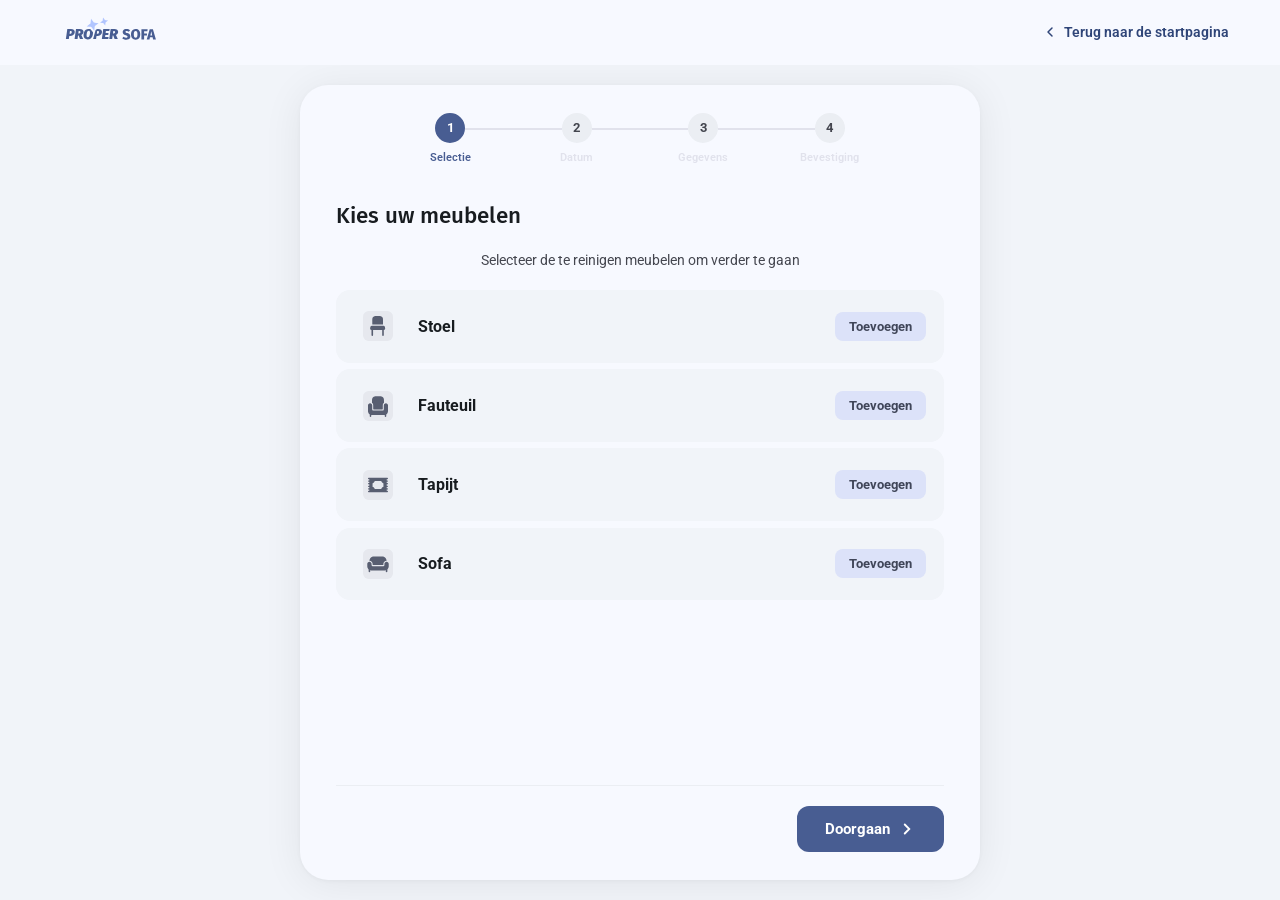
==== booking-nl.html @ 30de7c8e "Remove history.replaceState calls that caused 404 on page refresh Co-Authored-By: Claude Sonnet 4.6 " ====
<!DOCTYPE html>
<html lang="nl">
<head>
  <meta charset="UTF-8" />
  <meta name="viewport" content="width=device-width, initial-scale=1.0" />
  <title>Reserveren – Proper Sofa</title>
  <meta name="description" content="Reserveer uw meubelreiniging online in minder dan 2 minuten. Selecteer uw meubelen, kies een tijdslot en bevestig. Gratis offerte binnen 24u.">
  <link rel="canonical" href="https://propersofa.be/nl/reserveren">
  <meta property="og:type"        content="website">
  <meta property="og:url"         content="https://propersofa.be/nl/reserveren">
  <meta property="og:title"       content="Reserveren – Proper Sofa">
  <meta property="og:description" content="Reserveer uw meubelreiniging online. Selecteer uw meubelen, kies een tijdslot en bevestig in minder dan 2 minuten.">
  <meta name="twitter:card"       content="summary_large_image">
  <meta name="robots" content="noindex,follow">
  <meta property="og:locale"           content="nl_BE">
  <meta property="og:locale:alternate" content="fr_BE">
  <link rel="alternate" hreflang="nl"       href="https://propersofa.be/booking-nl.html">
  <link rel="alternate" hreflang="fr"       href="https://propersofa.be/booking.html">
  <link rel="alternate" hreflang="x-default" href="https://propersofa.be/booking.html">
  <link rel="preconnect" href="https://fonts.googleapis.com">
  <link rel="preconnect" href="https://fonts.gstatic.com" crossorigin>
  <link href="https://fonts.googleapis.com/css2?family=Fira+Sans:ital,wght@0,500;0,600;0,700;1,700&family=Roboto:wght@400;500;600;700;800;900&display=swap" rel="stylesheet">
  <style>
    *, *::before, *::after { box-sizing: border-box; margin: 0; padding: 0; }
    .sr-only { position: absolute; width: 1px; height: 1px; padding: 0; margin: -1px; overflow: hidden; clip: rect(0,0,0,0); white-space: nowrap; border: 0; }

    :root {
      --surface:                #f7f9ff;
      --surface-variant:        #e1e2ec;
      --surface-container-low:  #f1f4f9;
      --surface-container:      #ebeef3;
      --surface-container-high: #e6e8ee;
      --on-surface:             #181c20;
      --on-surface-variant:     #44464f;
      --primary:                #485d92;
      --on-primary:             #ffffff;
      --primary-container:      #dae2ff;
      --on-primary-container:   #2f4578;
      --secondary:              #585e71;
      --secondary-container:    #dce2f9;
      --on-secondary-container: #404659;
    }

    html { scroll-behavior: smooth; }

    body {
      font-family: 'Roboto', system-ui, sans-serif;
      background: var(--surface-container-low);
      color: var(--on-surface);
      line-height: 1.6;
    }

    /* ── NAV ─────────────────────────────────────── */
    nav {
      position: fixed;
      top: 0; left: 0; right: 0;
      z-index: 100;
      height: 65px;
      display: flex;
      align-items: center;
      padding: 0 clamp(1rem, 4vw, 5rem);
      background: rgba(247, 249, 255, 0.95);
      backdrop-filter: blur(12px);
      -webkit-backdrop-filter: blur(12px);
    }

    .nav-logo { flex: 1; display: flex; align-items: center; text-decoration: none; }
    .nav-logo img { height: 44px; width: auto; }

    .nav-right {
      flex: 1;
      display: flex;
      align-items: center;
      justify-content: flex-end;
    }

    .nav-back {
      display: inline-flex;
      align-items: center;
      gap: 6px;
      color: var(--on-primary-container);
      font-size: .875rem;
      font-weight: 600;
      text-decoration: none;
      transition: opacity .2s;
    }
    .nav-back:hover { opacity: .65; }
    .nav-back svg { width: 16px; height: 16px; }

    :focus-visible { outline: 2px solid var(--primary); outline-offset: 3px; border-radius: 4px; }

    /* ── PAGE LAYOUT ─────────────────────────────── */
    .booking-page {
      height: calc(100dvh - 65px);
      margin-top: 65px;
      display: flex;
      flex-direction: column;
      align-items: center;
      padding: 1.25rem 1rem;
      overflow-y: auto;
    }

    .booking-card {
      width: 100%;
      max-width: 680px;
      flex: 1;
      min-height: 0;
      background: var(--surface);
      border-radius: 28px;
      padding: 1.75rem 2.25rem;
      box-shadow: 0 4px 40px rgba(0,0,0,.07), 0 1px 4px rgba(0,0,0,.04);
      display: flex;
      flex-direction: column;
      overflow: hidden;
    }

    /* ── PROGRESS ────────────────────────────────── */
    .progress-steps {
      display: flex;
      align-items: flex-start;
      margin-bottom: 1.25rem;
      position: relative;
      flex-shrink: 0;
    }

    .prog-step {
      display: flex;
      flex-direction: column;
      align-items: center;
      gap: 6px;
      flex: 1;
      position: relative;
      z-index: 1;
    }

    /* Ligne gauche : du bord gauche du step jusqu'au bord gauche du cercle */
    .prog-step:not(:first-child)::before {
      content: '';
      position: absolute;
      top: 15px;
      left: 0;
      right: calc(50% + 15px);
      height: 2px;
      background: var(--surface-variant);
      z-index: 0;
    }

    /* Ligne droite : du bord droit du cercle jusqu'au bord droit du step */
    .prog-step:not(:last-child)::after {
      content: '';
      position: absolute;
      top: 15px;
      left: calc(50% + 15px);
      right: 0;
      height: 2px;
      background: var(--surface-variant);
      z-index: 0;
    }

    .prog-circle {
      width: 30px; height: 30px;
      border-radius: 50%;
      background: var(--surface-container);
      color: var(--on-surface-variant);
      display: flex;
      align-items: center; justify-content: center;
      font-weight: 700;
      font-size: .8rem;
      transition: background .3s, color .3s;
      border: 2px solid var(--surface-container);
    }

    .prog-step.active .prog-circle {
      background: var(--primary);
      color: var(--on-primary);
      border-color: var(--primary);
    }

    .prog-step.done .prog-circle {
      background: var(--primary);
      color: var(--on-primary);
      border-color: var(--primary);
    }

    .prog-label {
      font-size: .7rem;
      font-weight: 600;
      color: var(--surface-variant);
      text-align: center;
      white-space: nowrap;
      transition: color .3s;
    }

    .prog-step.active .prog-label,
    .prog-step.done .prog-label { color: var(--primary); }

    /* ── STEP PANELS ─────────────────────────────── */
    .step-panel { display: none; }
    .step-panel.active { display: block; }

    .step-title {
      font-family: 'Fira Sans', sans-serif;
      font-weight: 500;
      font-size: 1.4rem;
      outline: none;
      color: var(--on-surface);
      margin-bottom: 1rem;
    }

    /* ── STEP 1 – CART ───────────────────────────── */
    .cart-item {
      display: flex;
      align-items: center;
      gap: 1rem;
      padding: 1rem;
      background: var(--surface-container-low);
      border: 2px solid transparent;
      border-radius: 14px;
      margin-bottom: .75rem;
      transition: background .2s, border-color .2s;
    }
    .cart-item-selected {
      background: var(--primary-container);
      border-color: var(--primary);
    }

    .cart-item-icon {
      width: 48px; height: 48px;
      border-radius: 10px;
      display: grid;
      place-items: center;
      flex-shrink: 0;
      overflow: hidden;
    }

    .cart-item-icon img {
      width: 30px; height: 30px;
      opacity: 1;
    }


    .cart-item-name {
      font-weight: 700;
      font-size: 1rem;
      flex: 1;
    }

    .cart-item-qty {
      display: flex;
      align-items: center;
      gap: 2px;
      background: #fff;
      border-radius: 10px;
      padding: 3px;
    }

    .qty-btn {
      background: none;
      border: none;
      cursor: pointer;
      width: 34px; height: 34px;
      border-radius: 7px;
      font-size: 1.2rem;
      font-weight: 700;
      color: var(--on-surface-variant);
      display: flex;
      align-items: center; justify-content: center;
      transition: background .15s;
    }
    .qty-btn:hover { background: rgba(0,0,0,.08); }

    .qty-count {
      min-width: 28px;
      text-align: center;
      font-weight: 800;
      font-size: 1rem;
    }

    .cart-item-price {
      font-weight: 700;
      font-size: 1rem;
      color: var(--on-surface-variant);
      min-width: 44px;
      text-align: right;
    }


    .picker-hint {
      font-size: .85rem;
      color: var(--on-surface-variant);
      margin-bottom: .75rem;
      text-align: center;
    }

    .cart-item-add {
      background: var(--secondary-container);
      color: var(--on-secondary-container);
      border: none;
      border-radius: 8px;
      font-weight: 700;
      font-size: .82rem;
      font-family: 'Roboto', sans-serif;
      padding: 7px 14px;
      cursor: pointer;
      white-space: nowrap;
      transition: opacity .2s, transform .15s;
      flex-shrink: 0;
    }
    .cart-item-add:hover  { opacity: .8; }
    .cart-item-add:active { transform: scale(.93); }

    .cart-item-unselected { opacity: 1; }

    /* ── STEP 2 – CALENDAR ───────────────────────── */
    .cal-nav {
      display: flex;
      align-items: center;
      justify-content: space-between;
      margin-bottom: .5rem;
    }

    .cal-nav-btn {
      background: var(--surface-container);
      border: none;
      cursor: pointer;
      width: 30px; height: 30px;
      border-radius: 7px;
      display: flex;
      align-items: center; justify-content: center;
      color: var(--on-surface);
      transition: background .15s;
    }
    .cal-nav-btn:hover:not(:disabled) { background: var(--surface-variant); }
    .cal-nav-btn:disabled { opacity: .35; cursor: default; }

    .cal-title {
      font-family: 'Fira Sans', sans-serif;
      font-weight: 600;
      font-size: .95rem;
    }

    .cal-grid {
      display: grid;
      grid-template-columns: repeat(7, 1fr);
      gap: 2px;
    }

    .cal-dow {
      text-align: center;
      font-size: .65rem;
      font-weight: 700;
      color: var(--on-surface-variant);
      padding: 2px 0 5px;
      text-transform: uppercase;
      letter-spacing: .04em;
    }

    .cal-day {
      height: 34px;
      border: none;
      background: none;
      cursor: pointer;
      border-radius: 6px;
      font-size: .82rem;
      font-weight: 500;
      color: var(--on-surface);
      display: flex;
      align-items: center; justify-content: center;
      transition: background .12s, color .12s;
    }
    .cal-day:hover:not(:disabled) { background: var(--surface-container); }
    .cal-day.today { font-weight: 900; color: var(--primary); }
    .cal-day.selected { background: var(--primary) !important; color: var(--on-primary) !important; border-radius: 6px; }
    .cal-day:disabled { color: var(--surface-variant); cursor: default; }
    .cal-empty { height: 34px; }

    .selected-date-display {
      margin-top: .5rem;
      padding: .5rem .875rem;
      background: var(--primary-container);
      border-radius: 10px;
      font-weight: 600;
      font-size: .875rem;
      color: var(--on-primary-container);
      display: none;
    }
    .selected-date-display.visible { display: block; }

    .slots-label {
      font-size: .7rem;
      font-weight: 700;
      text-transform: uppercase;
      letter-spacing: .06em;
      color: var(--on-surface-variant);
      margin: .875rem 0 .5rem;
    }

    .slots {
      display: grid;
      grid-template-columns: repeat(2, 1fr);
      gap: .5rem;
    }

    .slot-btn {
      border: 2px solid var(--surface-container);
      background: var(--surface-container-low);
      border-radius: 10px;
      padding: .6rem .5rem;
      font-weight: 700;
      font-size: .875rem;
      font-family: 'Roboto', sans-serif;
      color: var(--on-surface-variant);
      cursor: pointer;
      transition: border-color .15s, color .15s, background .15s;
      text-align: center;
    }
    .slot-btn:hover:not(.booked) { border-color: var(--primary); color: var(--primary); }
    .slot-btn.selected {
      border-color: var(--primary);
      background: var(--primary-container);
      color: var(--on-primary-container);
    }
    .slot-btn.booked {
      opacity: .45;
      cursor: not-allowed;
      pointer-events: none;
      border-style: dashed;
    }
    .slot-btn.booked::after {
      content: 'Gereserveerd';
      display: block;
      font-size: .68rem;
      font-weight: 500;
      margin-top: 2px;
      letter-spacing: .03em;
    }

    /* ── STEP 3 – FORM ───────────────────────────── */
    .form-row {
      display: grid;
      grid-template-columns: 1fr 1fr;
      gap: 1rem;
    }

    .form-group {
      display: flex;
      flex-direction: column;
      gap: .35rem;
      margin-bottom: .875rem;
    }

    .form-label {
      font-size: .75rem;
      font-weight: 700;
      text-transform: uppercase;
      letter-spacing: .06em;
      color: var(--on-surface-variant);
    }

    .form-input,
    .form-textarea {
      border: 2px solid var(--surface-container);
      border-radius: 10px;
      padding: .75rem 1rem;
      font-size: 1rem;
      font-family: 'Roboto', sans-serif;
      color: var(--on-surface);
      background: var(--surface-container-low);
      transition: border-color .15s;
      outline: none;
      width: 100%;
    }

    .form-input:focus,
    .form-textarea:focus { border-color: var(--primary); }

    .form-input.invalid,
    .form-textarea.invalid { border-color: #c62828; }

    .form-textarea { resize: vertical; min-height: 80px; }

    /* ── STEP 4 – SUMMARY ────────────────────────── */
    .summary-block {
      background: var(--surface-container-low);
      border-radius: 16px;
      padding: 1.25rem;
      margin-bottom: 1rem;
    }

    .summary-block-title {
      font-size: .72rem;
      font-weight: 700;
      text-transform: uppercase;
      letter-spacing: .07em;
      color: var(--on-surface-variant);
      margin-bottom: .875rem;
    }

    .summary-item {
      display: flex;
      justify-content: space-between;
      align-items: center;
      padding: .4rem 0;
      border-bottom: 1px solid var(--surface-container);
      font-size: .95rem;
    }
    .summary-item:last-child { border-bottom: none; }
    .summary-item-name { font-weight: 500; }
    .summary-item-price { font-weight: 700; color: var(--on-surface-variant); }

    .summary-total {
      display: flex;
      justify-content: space-between;
      align-items: center;
      padding: 1rem 1.25rem;
      background: var(--primary-container);
      border-radius: 14px;
      margin-bottom: 1rem;
    }
    .summary-total-label { font-weight: 700; color: var(--on-primary-container); font-size: 1rem; }
    .summary-total-amount { font-weight: 800; font-size: 1.6rem; color: var(--on-primary-container); }

    .summary-row {
      display: flex;
      gap: .75rem;
      padding: .35rem 0;
      font-size: .95rem;
    }
    .summary-row-label {
      font-weight: 700;
      color: var(--on-surface-variant);
      min-width: 100px;
      flex-shrink: 0;
    }

    /* ── SUCCESS ─────────────────────────────────── */
    .success-panel {
      display: flex;
      flex-direction: column;
      align-items: center;
      padding: 1.5rem 1rem 2rem;
    }

    @keyframes pop-in {
      0%   { transform: scale(.5); opacity: 0; }
      70%  { transform: scale(1.1); }
      100% { transform: scale(1); opacity: 1; }
    }

    .success-icon {
      width: 80px; height: 80px;
      background: var(--primary-container);
      border-radius: 50%;
      display: flex;
      align-items: center; justify-content: center;
      margin: 0 auto 1.5rem;
      animation: pop-in .5s cubic-bezier(.36,.07,.19,.97) both;
    }
    .success-icon svg { width: 40px; height: 40px; stroke: var(--primary); }

    .success-title {
      font-family: 'Fira Sans', sans-serif;
      font-size: 1.75rem;
      font-weight: 600;
      margin-bottom: .875rem;
    }

    .success-body {
      color: var(--on-surface-variant);
      font-size: 1rem;
      max-width: 420px;
      margin: 0 auto 1.25rem;
      line-height: 1.65;
    }

    .success-body strong { color: var(--on-surface); }

    .success-ref {
      display: inline-block;
      background: var(--surface-container);
      border-radius: 8px;
      padding: .5rem 1.25rem;
      font-weight: 700;
      font-size: .95rem;
      color: var(--primary);
      letter-spacing: .07em;
      margin-bottom: 2rem;
    }

    .btn-home {
      display: inline-flex;
      align-items: center;
      gap: 8px;
      background: var(--primary);
      color: var(--on-primary);
      padding: 12px 24px;
      border-radius: 14px;
      font-size: 1rem;
      font-weight: 700;
      text-decoration: none;
      transition: opacity .2s;
    }
    .btn-home:hover { opacity: .85; }

    /* ── NAV BUTTONS ─────────────────────────────── */
    .step-nav {
      display: flex;
      align-items: center;
      justify-content: space-between;
      margin-top: 0;
      padding-top: 1.25rem;
      border-top: 1px solid var(--surface-container);
      flex-shrink: 0;
    }

    .step-nav-left {
      display: flex;
      align-items: center;
    }

    .step-total {
      display: none;
      flex-direction: column;
      line-height: 1.15;
    }
    .step-total-label {
      font-size: .7rem;
      font-weight: 700;
      color: var(--on-surface-variant);
      text-transform: uppercase;
      letter-spacing: .06em;
    }
    .step-total-amount {
      font-family: 'Fira Sans', sans-serif;
      font-weight: 700;
      font-size: 1.5rem;
      color: var(--on-surface);
    }

    .btn-prev {
      background: none;
      border: 2px solid var(--surface-container);
      color: var(--on-surface-variant);
      padding: .75rem 1.5rem;
      border-radius: 12px;
      font-size: .95rem;
      font-weight: 600;
      font-family: 'Roboto', sans-serif;
      cursor: pointer;
      transition: border-color .15s, color .15s;
      display: flex;
      align-items: center;
      gap: 6px;
    }
    .btn-prev:hover { border-color: var(--on-surface-variant); color: var(--on-surface); }

    .btn-next {
      background: var(--primary);
      color: var(--on-primary);
      border: none;
      padding: .875rem 1.75rem;
      border-radius: 12px;
      font-size: .95rem;
      font-weight: 700;
      font-family: 'Roboto', sans-serif;
      cursor: pointer;
      display: flex;
      align-items: center;
      gap: 8px;
      transition: opacity .2s;
    }
    .btn-next:hover { opacity: .85; }
    .btn-next svg { width: 18px; height: 18px; flex-shrink: 0; }

    /* ── ERROR ───────────────────────────────────── */
    .error-msg {
      background: #ffebee;
      color: #c62828;
      border-radius: 10px;
      padding: .75rem 1rem;
      font-size: .9rem;
      font-weight: 600;
      margin-bottom: .75rem;
      display: none;
      flex-shrink: 0;
    }
    .error-msg.visible { display: block; }

    /* ── STEPS SCROLL ────────────────────────────── */
    .steps-scroll {
      flex: 1;
      min-height: 0;
      overflow-y: auto;
      padding-bottom: 1.25rem;
      scrollbar-width: thin;
      scrollbar-color: var(--surface-variant) transparent;
      margin-right: -1rem;
      padding-right: 1rem;
    }
    .steps-scroll::-webkit-scrollbar { width: 8px; }
    .steps-scroll::-webkit-scrollbar-track { background: transparent; margin: 25% 0; }
    .steps-scroll::-webkit-scrollbar-thumb { background: var(--surface-variant); border-radius: 4px; }

    /* ── STEP 1 – no scroll, compact items ───────── */
    .steps-scroll.no-scroll { overflow: hidden; padding-bottom: 0; }

    #cart-items.picker-mode { display: flex; flex-direction: column; gap: .4rem; }
    #cart-items.picker-mode .cart-item {
      padding: .65rem 1rem;
      margin-bottom: 0;
    }

    /* ── RESPONSIVE ──────────────────────────────── */
    @media (max-width: 600px) {
      .booking-page { padding: .75rem .5rem; }
      .booking-card { padding: 1.25rem 1rem; border-radius: 20px; }
      .form-row { grid-template-columns: 1fr; }
      .prog-label { font-size: .6rem; }
    }
  </style>
</head>
<body>

<!-- NAV -->
<nav aria-label="Hoofdnavigatie">
  <a href="/index-nl.html" class="nav-logo" aria-label="Proper Sofa – Startpagina">
    <img src="asset/LOGO.svg" alt="Proper Sofa" height="44">
  </a>

  <div class="nav-right">
    <a href="/index-nl.html" class="nav-back" aria-label="Terug naar de startpagina">
      <svg viewBox="0 0 24 24" fill="none" stroke="currentColor" stroke-width="2.2" stroke-linecap="round" stroke-linejoin="round" aria-hidden="true">
        <polyline points="15 18 9 12 15 6"/>
      </svg>
      Terug naar de startpagina
    </a>
  </div>
</nav>

<!-- BOOKING PAGE -->
<main id="main-content">
<h1 class="sr-only">Meubelreiniging reserveren – Proper Sofa</h1>
<div class="booking-page">
  <div class="booking-card">

    <!-- Progress indicator -->
    <nav class="progress-steps" id="progress-steps" aria-label="Reserveringsstappen">
      <div class="prog-step active" data-step="1" aria-current="step">
        <div class="prog-circle" aria-hidden="true">1</div>
        <span class="prog-label">Selectie</span>
      </div>
      <div class="prog-step" data-step="2">
        <div class="prog-circle" aria-hidden="true">2</div>
        <span class="prog-label">Datum</span>
      </div>
      <div class="prog-step" data-step="3">
        <div class="prog-circle" aria-hidden="true">3</div>
        <span class="prog-label">Gegevens</span>
      </div>
      <div class="prog-step" data-step="4">
        <div class="prog-circle" aria-hidden="true">4</div>
        <span class="prog-label">Bevestiging</span>
      </div>
    </nav>

    <!-- Error message -->
    <div class="error-msg" id="error-msg" role="alert" aria-live="assertive"></div>

    <!-- Scrollable step content -->
    <div class="steps-scroll" id="steps-scroll">

    <!-- Step 1: Cart -->
    <div class="step-panel active" id="panel-1" role="region" aria-labelledby="step-title-1">
      <h2 class="step-title" id="step-title-1">Kies uw meubelen</h2>
      <div id="cart-items"></div>
    </div>

    <!-- Step 2: Date & slot -->
    <div class="step-panel" id="panel-2" role="region" aria-labelledby="step-title-2">
      <h2 class="step-title" id="step-title-2">Kies een datum</h2>

      <div class="cal-nav">
        <button class="cal-nav-btn" id="cal-prev" onclick="prevMonth()" aria-label="Vorige maand">
          <svg width="18" height="18" viewBox="0 0 24 24" fill="none" stroke="currentColor" stroke-width="2.2" stroke-linecap="round"><polyline points="15 18 9 12 15 6"/></svg>
        </button>
        <span class="cal-title" id="cal-title"></span>
        <button class="cal-nav-btn" onclick="nextMonth()" aria-label="Volgende maand">
          <svg width="18" height="18" viewBox="0 0 24 24" fill="none" stroke="currentColor" stroke-width="2.2" stroke-linecap="round"><polyline points="9 18 15 12 9 6"/></svg>
        </button>
      </div>

      <div class="cal-grid" id="cal-grid"></div>

      <div class="selected-date-display" id="date-display"></div>

      <p class="slots-label" id="slots-label">Kies een tijdslot</p>
      <div class="slots" role="group" aria-labelledby="slots-label">
        <button class="slot-btn" data-slot="8h – 10h"   onclick="selectSlot(this)" aria-pressed="false">8h – 10h</button>
        <button class="slot-btn" data-slot="10h – 12h"  onclick="selectSlot(this)" aria-pressed="false">10h – 12h</button>
        <button class="slot-btn" data-slot="14h – 16h"  onclick="selectSlot(this)" aria-pressed="false">14h – 16h</button>
        <button class="slot-btn" data-slot="16h – 18h"  onclick="selectSlot(this)" aria-pressed="false">16h – 18h</button>
      </div>
    </div>

    <!-- Step 3: Contact form -->
    <div class="step-panel" id="panel-3" role="region" aria-labelledby="step-title-3">
      <h2 class="step-title" id="step-title-3">Uw gegevens</h2>

      <form id="contact-form" novalidate>
        <div class="form-row">
          <div class="form-group">
            <label class="form-label" for="f-prenom">Voornaam *</label>
            <input class="form-input" type="text" id="f-prenom" name="prenom" required autocomplete="given-name">
          </div>
          <div class="form-group">
            <label class="form-label" for="f-nom">Naam *</label>
            <input class="form-input" type="text" id="f-nom" name="nom" required autocomplete="family-name">
          </div>
        </div>

        <div class="form-group">
          <label class="form-label" for="f-email">E-mail *</label>
          <input class="form-input" type="email" id="f-email" name="email" required autocomplete="email">
        </div>

        <div class="form-group">
          <label class="form-label" for="f-tel">Telefoon *</label>
          <input class="form-input" type="tel" id="f-tel" name="tel" required autocomplete="tel" placeholder="+32 …">
        </div>

        <div class="form-group">
          <label class="form-label" for="f-adresse">Adres *</label>
          <input class="form-input" type="text" id="f-adresse" name="adresse" required autocomplete="street-address" placeholder="Straat en nummer">
        </div>

        <div class="form-row">
          <div class="form-group">
            <label class="form-label" for="f-cp">Postcode *</label>
            <input class="form-input" type="text" id="f-cp" name="cp" required autocomplete="postal-code">
          </div>
          <div class="form-group">
            <label class="form-label" for="f-ville">Stad *</label>
            <input class="form-input" type="text" id="f-ville" name="ville" required autocomplete="address-level2">
          </div>
        </div>

        <div class="form-group">
          <label class="form-label" for="f-note">Extra informatie <span class="sr-only">(optioneel)</span><span aria-hidden="true"> (optioneel)</span></label>
          <textarea class="form-textarea" id="f-note" name="note" placeholder="Toegang woning, type stof, bijzondere vlekken…" aria-describedby="f-note-hint"></textarea>
          <span id="f-note-hint" class="sr-only">Dit veld is optioneel.</span>
        </div>
      </form>
    </div>

    <!-- Step 4: Summary -->
    <div class="step-panel" id="panel-4" role="region" aria-labelledby="step-title-4">
      <h2 class="step-title" id="step-title-4">Bevestig uw reservering</h2>
      <div id="summary-content"></div>
    </div>

    <!-- Success -->
    <div class="step-panel" id="panel-success">
      <div class="success-panel">
        <div class="success-icon">
          <svg viewBox="0 0 24 24" fill="none" stroke="currentColor" stroke-width="2.5" stroke-linecap="round" stroke-linejoin="round">
            <polyline points="20 6 9 17 4 12"/>
          </svg>
        </div>
        <h2 class="success-title">Reservering bevestigd!</h2>
        <p class="success-body">Bedankt <strong id="success-name"></strong>, uw aanvraag is geregistreerd. Wij bevestigen de afspraak op <strong id="success-email"></strong> zo spoedig mogelijk.</p>
        <div class="success-ref" id="success-ref"></div>
        <a href="/index-nl.html" class="btn-home">
          <svg viewBox="0 0 24 24" fill="none" stroke="currentColor" stroke-width="2.2" stroke-linecap="round" stroke-linejoin="round" width="18" height="18">
            <polyline points="15 18 9 12 15 6"/>
          </svg>
          Terug naar de startpagina
        </a>
      </div>
    </div>

    </div><!-- /.steps-scroll -->

    <!-- Navigation buttons -->
    <div class="step-nav" id="step-nav">
      <div class="step-nav-left">
        <button class="btn-prev" id="btn-prev" onclick="goPrev()">
          <svg viewBox="0 0 24 24" fill="none" stroke="currentColor" stroke-width="2.2" stroke-linecap="round" width="16" height="16"><polyline points="15 18 9 12 15 6"/></svg>
          Terug
        </button>
        <div class="step-total" id="step-total">
          <span class="step-total-label">Geschatte totaal</span>
          <span class="step-total-amount" id="total-amount">0€</span>
        </div>
      </div>
      <button class="btn-next" id="btn-next" onclick="goNext()">
        Doorgaan
        <svg viewBox="0 0 24 24" fill="none" stroke="currentColor" stroke-width="2.5" stroke-linecap="round"><polyline points="9 18 15 12 9 6"/></svg>
      </button>
    </div>

  </div><!-- /.booking-card -->
</div><!-- /.booking-page -->
</main>

<script>
'use strict';

/* ── Config ─────────────────────────────────────────── */
var ITEMS = {
  chaise:   { label: 'Stoel',    price: 15, icon: 'asset/Chaise.svg',   iconSel: 'asset/Chaise-selected.svg' },
  fauteuil: { label: 'Fauteuil', price: 25, icon: 'asset/Fauteuil.svg', iconSel: 'asset/Fauteuil-selected.svg' },
  tapis:    { label: 'Tapijt',   price: 40, icon: 'asset/Tapis.svg',    iconSel: 'asset/Tapis-selected.svg' },
  canape:   { label: 'Sofa',     price: 50, icon: 'asset/Canapé.svg',   iconSel: 'asset/Canapé-selected.svg' }
};

var ITEM_KEYS    = ['chaise', 'fauteuil', 'tapis', 'canape'];
var MONTH_NAMES  = ['Januari','Februari','Maart','April','Mei','Juni','Juli','Augustus','September','Oktober','November','December'];
var DOW_NAMES    = ['Ma','Di','Wo','Do','Vr','Za','Zo'];
var DOW_LONG     = ['Zondag','Maandag','Dinsdag','Woensdag','Donderdag','Vrijdag','Zaterdag'];

/* ── State ──────────────────────────────────────────── */
var step          = 1;
var cart          = {};
var selectedOrder = [];
var calYear, calMonth;
var selectedDate = null;
var selectedSlot = null;
var contactData  = {};

var today = new Date();
today.setHours(0, 0, 0, 0);


/* ── Init ───────────────────────────────────────────── */
function init() {
  loadCart();
  renderCartItems();
  renderCalendar(today.getFullYear(), today.getMonth());
  showStep();
}

/* ── Cart ───────────────────────────────────────────── */
function loadCart() {
  var saved = {};
  try {
    var cartStr = new URLSearchParams(window.location.search).get('cart');
    saved = JSON.parse(cartStr || localStorage.getItem('ps-cart') || '{}');
  } catch(e) {}
  ITEM_KEYS.forEach(function (k) {
    cart[k] = Math.max(0, parseInt(saved[k] || 0, 10));
  });
  selectedOrder = ITEM_KEYS.filter(function (k) { return cart[k] > 0; });
}

function saveCart() {
  try { localStorage.setItem('ps-cart', JSON.stringify(cart)); } catch(e) {}
}

function cartTotal() {
  return ITEM_KEYS.reduce(function (s, k) { return s + cart[k] * ITEMS[k].price; }, 0);
}

function cartCount() {
  return ITEM_KEYS.reduce(function (s, k) { return s + cart[k]; }, 0);
}

function changeQty(item, delta) {
  cart[item] = Math.max(0, (cart[item] || 0) + delta);
  if (cart[item] === 0) {
    selectedOrder = selectedOrder.filter(function (k) { return k !== item; });
  }
  saveCart();
  renderCartItems();
}

function renderCartItems() {
  var container  = document.getElementById('cart-items');
  var totalEl    = document.getElementById('step-total');
  var totalAmtEl = document.getElementById('total-amount');
  var titleEl    = document.querySelector('#panel-1 .step-title');
  var count      = cartCount();

  titleEl.textContent = 'Kies uw meubelen';

  var html = count === 0
    ? '<p class="picker-hint">Selecteer de te reinigen meubelen om verder te gaan</p>'
    : '';

  var unselected = ITEM_KEYS.filter(function (k) { return selectedOrder.indexOf(k) === -1; });
  var orderedKeys = selectedOrder.concat(unselected);

  orderedKeys.forEach(function (k) {
    var qty = cart[k];
    var cfg = ITEMS[k];
    html += '<div class="cart-item' + (qty ? ' cart-item-selected' : ' cart-item-unselected') + '">' +
      '<div class="cart-item-icon"><img src="' + (qty ? cfg.iconSel : cfg.icon) + '" alt="' + cfg.label + '" width="30" height="30"></div>' +
      '<span class="cart-item-name">' + cfg.label + '</span>';

    if (qty) {
      html +=
        '<div class="cart-item-qty">' +
          '<button class="qty-btn" onclick="changeQty(\'' + k + '\',-1)" aria-label="Verwijderen">−</button>' +
          '<span class="qty-count">' + qty + '</span>' +
          '<button class="qty-btn" onclick="changeQty(\'' + k + '\',1)" aria-label="Toevoegen">+</button>' +
        '</div>' +
        '<span class="cart-item-price">' + (qty * cfg.price) + '€</span>';
    } else {
      html += '<button class="cart-item-add" onclick="pickerAdd(\'' + k + '\')">Toevoegen</button>';
    }

    html += '</div>';
  });

  container.innerHTML = html;

  /* picker-mode layout: items fill height, no scroll */
  var scroll  = document.getElementById('steps-scroll');
  var panel1  = document.getElementById('panel-1');
  var picking = (step === 1);
  container.classList.toggle('picker-mode', picking);
  scroll.classList.toggle('no-scroll', picking);

  /* total lives in the nav bar — only show on step 1 */
  if (step === 1) {
    totalEl.style.display = count > 0 ? 'flex' : 'none';
    if (count > 0) totalAmtEl.textContent = cartTotal() + '€';
  }
}

function pickerAdd(item) {
  cart[item] = 1;
  if (selectedOrder.indexOf(item) === -1) selectedOrder.push(item);
  saveCart();
  renderCartItems();
}

/* ── Calendar ───────────────────────────────────────── */
function renderCalendar(year, month) {
  calYear  = year;
  calMonth = month;

  var firstDay = new Date(year, month, 1);
  var lastDay  = new Date(year, month + 1, 0);
  var startDow = firstDay.getDay(); // 0=Sun
  startDow = startDow === 0 ? 6 : startDow - 1; // Mon=0

  document.getElementById('cal-title').textContent = MONTH_NAMES[month] + ' ' + year;

  var isCurrentMonth = (year === today.getFullYear() && month === today.getMonth());
  document.getElementById('cal-prev').disabled = isCurrentMonth;

  var html = DOW_NAMES.map(function (d) { return '<div class="cal-dow">' + d + '</div>'; }).join('');

  for (var e = 0; e < startDow; e++) html += '<div class="cal-empty"></div>';

  for (var d = 1; d <= lastDay.getDate(); d++) {
    var date    = new Date(year, month, d);
    var isPast  = date < today;
    var isSun   = date.getDay() === 0;
    var disabled = isPast || isSun;
    var isSel   = selectedDate && date.getTime() === selectedDate.getTime();
    var isToday = date.getTime() === today.getTime();

    var cls = 'cal-day';
    if (isToday && !disabled) cls += ' today';
    if (isSel) cls += ' selected';

    html += '<button class="' + cls + '" ' + (disabled ? 'disabled' : '') +
            ' onclick="selectDate(' + year + ',' + month + ',' + d + ')">' + d + '</button>';
  }

  document.getElementById('cal-grid').innerHTML = html;
}

function prevMonth() {
  var m = calMonth - 1, y = calYear;
  if (m < 0) { m = 11; y--; }
  if (y < today.getFullYear() || (y === today.getFullYear() && m < today.getMonth())) return;
  renderCalendar(y, m);
}

function nextMonth() {
  var m = calMonth + 1, y = calYear;
  if (m > 11) { m = 0; y++; }
  renderCalendar(y, m);
}

var HEURE_TO_SLOT = {
  '08': '8h \u2013 10h',
  '10': '10h \u2013 12h',
  '14': '14h \u2013 16h',
  '16': '16h \u2013 18h'
};

function selectDate(year, month, day) {
  selectedDate = new Date(year, month, day);
  selectedSlot = null;
  renderCalendar(year, month);
  var display = document.getElementById('date-display');
  display.textContent = DOW_LONG[selectedDate.getDay()] + ' ' + day + ' ' + MONTH_NAMES[month] + ' ' + year;
  display.classList.add('visible');

  document.querySelectorAll('.slot-btn').forEach(function(b) {
    b.classList.remove('selected', 'booked');
    b.setAttribute('aria-pressed', 'false');
  });

  var dateStr = year + '-' + String(month + 1).padStart(2, '0') + '-' + String(day).padStart(2, '0');
  fetch('https://xiyfxsoiaclvdkphqpty.supabase.co/rest/v1/reservations?select=heure&date=eq.' + dateStr, {
    headers: {
      'apikey':        'sb_publishable_vcwJFD2FUaqfjf9IQVr7cw_pG-9Cggz',
      'Authorization': 'Bearer sb_publishable_vcwJFD2FUaqfjf9IQVr7cw_pG-9Cggz'
    }
  })
  .then(function(res) { return res.json(); })
  .then(function(rows) {
    rows.forEach(function(r) {
      if (!r.heure) return;
      var slotLabel = HEURE_TO_SLOT[r.heure.slice(0, 2)];
      if (!slotLabel) return;
      var btn = document.querySelector('.slot-btn[data-slot="' + slotLabel + '"]');
      if (btn) btn.classList.add('booked');
    });
  })
  .catch(function() {});
}

/* ── Slots ──────────────────────────────────────────── */
function selectSlot(btn) {
  if (btn.classList.contains('booked')) return;
  selectedSlot = btn.dataset.slot;
  document.querySelectorAll('.slot-btn').forEach(function (b) {
    b.classList.toggle('selected', b === btn);
    b.setAttribute('aria-pressed', b === btn ? 'true' : 'false');
  });
}

/* ── Navigation ─────────────────────────────────────── */
function goNext() {
  if (!validateStep()) return;
  if (step === 3) renderSummary();
  if (step === 4) { submitBooking(); return; }
  step++;
  showStep();
  window.scrollTo({ top: 0, behavior: 'smooth' });
}

function goPrev() {
  if (step <= 1) return;
  step--;
  showStep();
  window.scrollTo({ top: 0, behavior: 'smooth' });
}

function showStep() {
  document.querySelectorAll('.step-panel').forEach(function (p) { p.classList.remove('active'); });
  var panel = document.getElementById('panel-' + step);
  if (panel) {
    panel.classList.add('active');
    /* move keyboard focus to the new step heading for screen readers */
    var heading = panel.querySelector('.step-title');
    if (heading) { heading.setAttribute('tabindex', '-1'); heading.focus(); }
  }
  var sc = document.getElementById('steps-scroll');
  if (sc) sc.scrollTop = 0;

  var prevBtn = document.getElementById('btn-prev');
  prevBtn.style.display = step === 1 ? 'none' : 'flex';
  if (step !== 1) {
    document.getElementById('step-total').style.display = 'none';
    document.getElementById('steps-scroll').classList.remove('no-scroll');
    document.getElementById('cart-items').classList.remove('picker-mode');
  } else {
    renderCartItems();
  }

  var nextBtn = document.getElementById('btn-next');
  if (step === 4) {
    nextBtn.innerHTML = 'Bevestigen <svg viewBox="0 0 24 24" fill="none" stroke="currentColor" stroke-width="2.5" stroke-linecap="round" width="18" height="18"><polyline points="20 6 9 17 4 12"/></svg>';
  } else {
    nextBtn.innerHTML = 'Doorgaan <svg viewBox="0 0 24 24" fill="none" stroke="currentColor" stroke-width="2.5" stroke-linecap="round" width="18" height="18"><polyline points="9 18 15 12 9 6"/></svg>';
  }

  updateProgress();
  document.getElementById('error-msg').classList.remove('visible');
}

function updateProgress() {
  document.querySelectorAll('.prog-step').forEach(function (el) {
    var s = parseInt(el.dataset.step, 10);
    el.classList.toggle('active', s === step);
    el.classList.toggle('done',   s < step);
    el.toggleAttribute('aria-current', s === step);
    if (s === step) { el.setAttribute('aria-current', 'step'); } else { el.removeAttribute('aria-current'); }
    var circle = el.querySelector('.prog-circle');
    if (s < step) {
      circle.innerHTML = '<svg viewBox="0 0 24 24" fill="none" stroke="currentColor" stroke-width="3" stroke-linecap="round" width="14" height="14" aria-hidden="true"><polyline points="20 6 9 17 4 12"/></svg>';
      el.querySelector('.prog-label').textContent = ['Selectie','Datum','Gegevens','Bevestiging'][s-1] + ' ✓';
    } else {
      circle.textContent = s;
      el.querySelector('.prog-label').textContent = ['Selectie','Datum','Gegevens','Bevestiging'][s-1];
    }
  });
}

/* ── Validation ─────────────────────────────────────── */
function showError(msg) {
  var el = document.getElementById('error-msg');
  el.textContent = msg;
  el.classList.add('visible');
  el.scrollIntoView({ behavior: 'smooth', block: 'nearest' });
}

function validateStep() {
  document.getElementById('error-msg').classList.remove('visible');
  document.querySelectorAll('.form-input, .form-textarea').forEach(function (f) { f.classList.remove('invalid'); });

  if (step === 1) {
    if (cartCount() === 0) { showError('Selecteer minimaal één meubel.'); return false; }
  }

  if (step === 2) {
    if (!selectedDate) { showError('Kies een datum voor de afspraak.'); return false; }
    if (!selectedSlot) { showError('Kies een tijdslot.'); return false; }
  }

  if (step === 3) {
    var form = document.getElementById('contact-form');
    var required = form.querySelectorAll('[required]');
    for (var i = 0; i < required.length; i++) {
      if (!required[i].value.trim()) {
        required[i].classList.add('invalid');
        required[i].focus();
        showError('Vul alle verplichte velden in.');
        return false;
      }
    }
    var emailEl = form.querySelector('[name="email"]');
    if (!/^[^\s@]+@[^\s@]+\.[^\s@]+$/.test(emailEl.value)) {
      emailEl.classList.add('invalid');
      emailEl.focus();
      showError('Voer een geldig e-mailadres in.');
      return false;
    }
    contactData = {
      prenom:  form.querySelector('[name="prenom"]').value.trim(),
      nom:     form.querySelector('[name="nom"]').value.trim(),
      email:   form.querySelector('[name="email"]').value.trim(),
      tel:     form.querySelector('[name="tel"]').value.trim(),
      adresse: form.querySelector('[name="adresse"]').value.trim(),
      cp:      form.querySelector('[name="cp"]').value.trim(),
      ville:   form.querySelector('[name="ville"]').value.trim(),
      note:    form.querySelector('[name="note"]').value.trim()
    };
  }

  return true;
}

/* ── Summary ────────────────────────────────────────── */
function formatDate(d) {
  return DOW_LONG[d.getDay()] + ' ' + d.getDate() + ' ' + MONTH_NAMES[d.getMonth()] + ' ' + d.getFullYear();
}

function renderSummary() {
  var itemsHtml = '';
  ITEM_KEYS.forEach(function (k) {
    var qty = cart[k];
    if (!qty) return;
    var cfg = ITEMS[k];
    itemsHtml +=
      '<div class="summary-item">' +
        '<span class="summary-item-name">' + qty + '× ' + cfg.label + '</span>' +
        '<span class="summary-item-price">' + (qty * cfg.price) + '€</span>' +
      '</div>';
  });

  var noteRow = contactData.note
    ? '<div class="summary-row"><span class="summary-row-label">Opmerking</span>' + contactData.note + '</div>'
    : '';

  document.getElementById('summary-content').innerHTML =
    '<div class="summary-block">' +
      '<div class="summary-block-title">Te reinigen meubelen</div>' +
      itemsHtml +
    '</div>' +

    '<div class="summary-total">' +
      '<span class="summary-total-label">Geschatte totaal</span>' +
      '<span class="summary-total-amount">' + cartTotal() + '€</span>' +
    '</div>' +

    '<div class="summary-block">' +
      '<div class="summary-block-title">Afspraak</div>' +
      '<div class="summary-row"><span class="summary-row-label">Datum</span>' + formatDate(selectedDate) + '</div>' +
      '<div class="summary-row"><span class="summary-row-label">Tijdslot</span>' + selectedSlot + '</div>' +
    '</div>' +

    '<div class="summary-block">' +
      '<div class="summary-block-title">Gegevens</div>' +
      '<div class="summary-row"><span class="summary-row-label">Naam</span>' + contactData.prenom + ' ' + contactData.nom + '</div>' +
      '<div class="summary-row"><span class="summary-row-label">E-mail</span>' + contactData.email + '</div>' +
      '<div class="summary-row"><span class="summary-row-label">Telefoon</span>' + contactData.tel + '</div>' +
      '<div class="summary-row"><span class="summary-row-label">Adres</span>' + contactData.adresse + ', ' + contactData.cp + ' ' + contactData.ville + '</div>' +
      noteRow +
    '</div>';
}

/* ── Submit ─────────────────────────────────────────── */
function submitBooking() {
  try { localStorage.removeItem('ps-cart'); } catch(e) {}

  var ref = 'PS-' + today.getFullYear() + '-' + Math.floor(1000 + Math.random() * 9000);

  var typeMeuble = Object.keys(cart).filter(function(k) { return cart[k] > 0; }).map(function(k) {
    return cart[k] + '\u00d7 ' + ITEMS[k].label;
  }).join(', ');

  var slotToTime = { '8h \u2013 10h': '08:00', '10h \u2013 12h': '10:00', '14h \u2013 16h': '14:00', '16h \u2013 18h': '16:00' };
  var heure = slotToTime[selectedSlot] || '08:00';

  var dateStr = selectedDate.getFullYear() + '-' +
    String(selectedDate.getMonth() + 1).padStart(2, '0') + '-' +
    String(selectedDate.getDate()).padStart(2, '0');

  // Send to Supabase (fire-and-forget — UX is unaffected if this fails)
  fetch('https://xiyfxsoiaclvdkphqpty.supabase.co/rest/v1/reservations', {
    method: 'POST',
    headers: {
      'Content-Type': 'application/json',
      'apikey': 'sb_publishable_vcwJFD2FUaqfjf9IQVr7cw_pG-9Cggz',
      'Authorization': 'Bearer sb_publishable_vcwJFD2FUaqfjf9IQVr7cw_pG-9Cggz',
      'Prefer': 'return=minimal'
    },
    body: JSON.stringify({
      reference:   ref,
      date:        dateStr,
      heure:       heure,
      type_meuble: typeMeuble,
      nom:         contactData.prenom + ' ' + contactData.nom,
      email:       contactData.email,
      telephone:   contactData.tel,
      adresse:     contactData.adresse + ', ' + contactData.cp + ' ' + contactData.ville,
      prix_total:  cartTotal(),
      statut:      'en_attente'
    })
  }).then(function(res) {
    if (!res.ok) res.text().then(function(t) { console.error('[Supabase]', res.status, t); });
  }).catch(function(e) { console.error('[Supabase]', e); });

  document.querySelectorAll('.step-panel').forEach(function (p) { p.classList.remove('active'); });
  document.getElementById('panel-success').classList.add('active');
  document.getElementById('step-nav').style.display = 'none';
  document.getElementById('progress-steps').style.display = 'none';

  document.getElementById('success-name').textContent  = contactData.prenom;
  document.getElementById('success-email').textContent = contactData.email;
  document.getElementById('success-ref').textContent   = ref;
}

/* ── Boot ───────────────────────────────────────────── */
init();

</script>
</body>
</html>
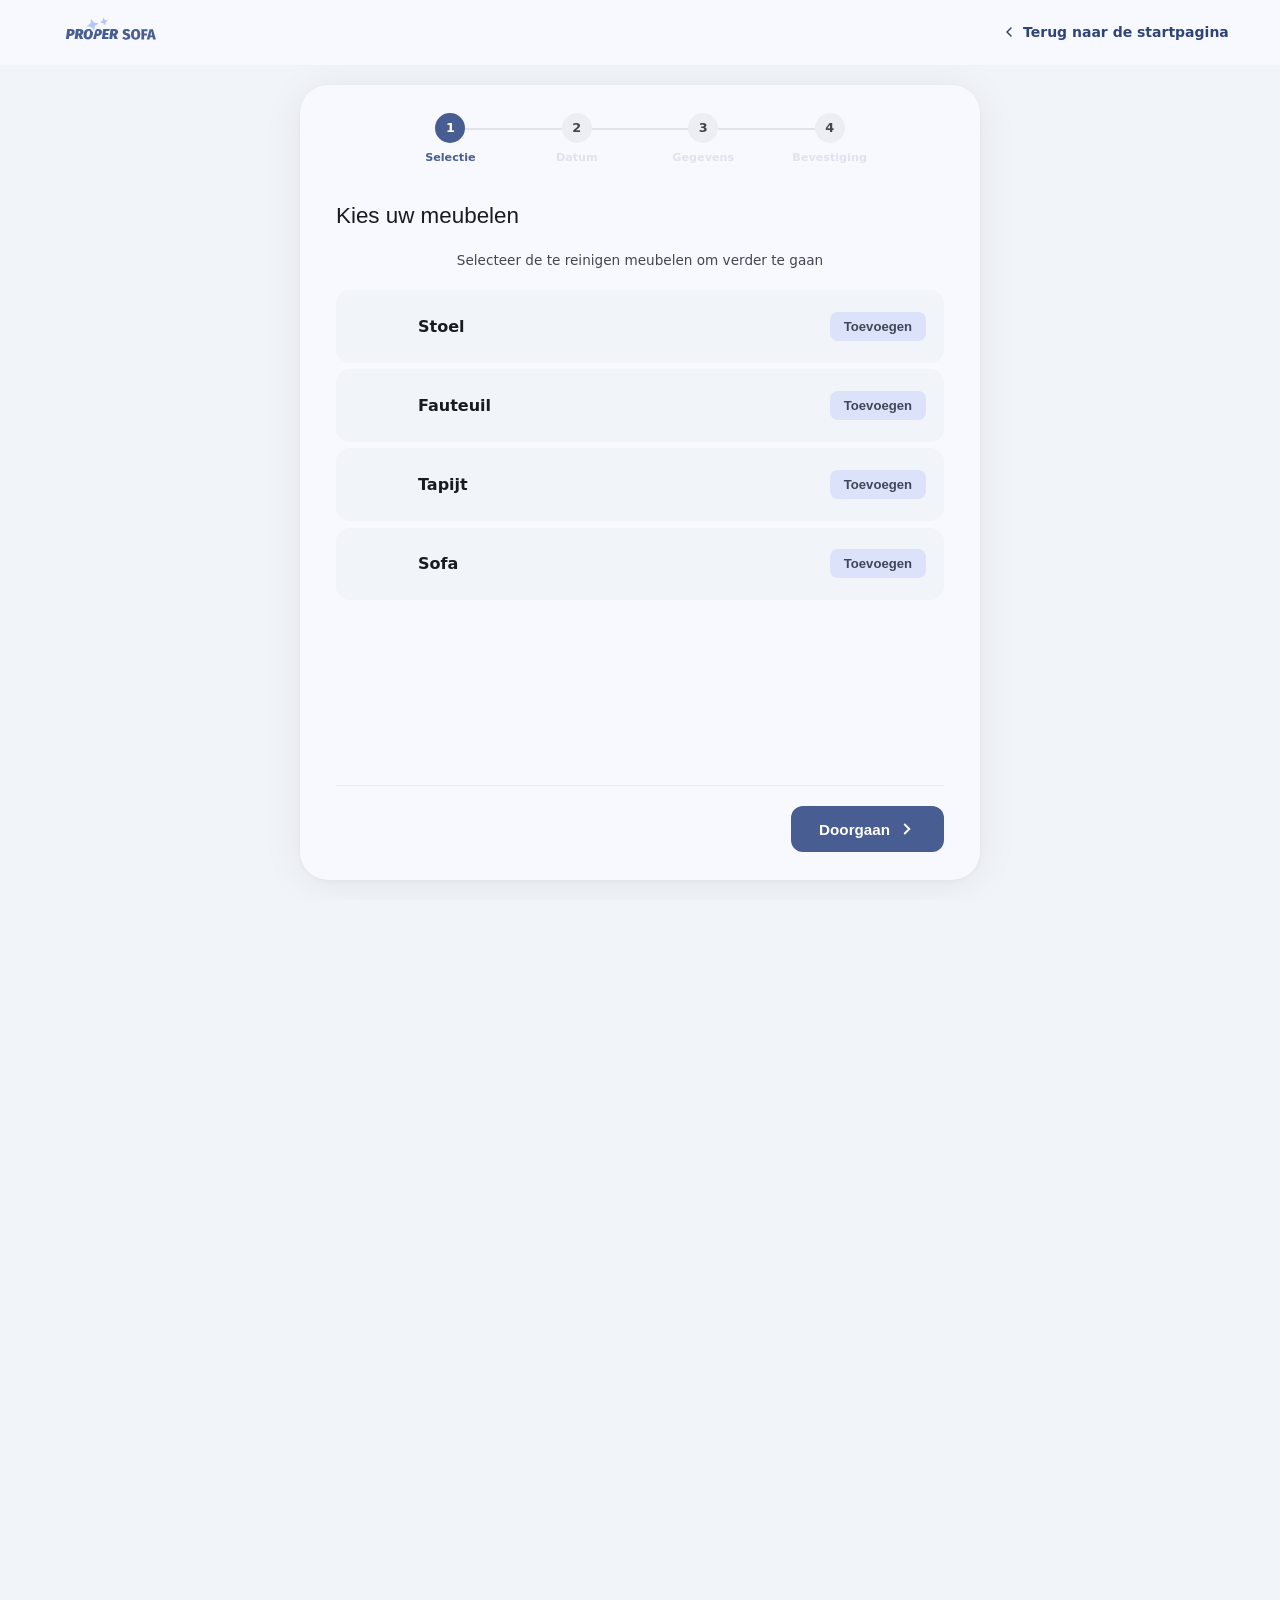
==== commit 7585f4bd: "SEO: URL restructuring (Option A) - clean URLs for all pages - Create nl/index.html → propersofa.be/" ====
--- a/booking-nl.html
+++ b/booking-nl.html
@@ -2,1365 +2,11 @@
 <html lang="nl">
 <head>
   <meta charset="UTF-8" />
-  <meta name="viewport" content="width=device-width, initial-scale=1.0" />
-  <title>Reserveren – Proper Sofa</title>
-  <meta name="description" content="Reserveer uw meubelreiniging online in minder dan 2 minuten. Selecteer uw meubelen, kies een tijdslot en bevestig. Gratis offerte binnen 24u.">
-  <link rel="canonical" href="https://propersofa.be/nl/reserveren">
-  <meta property="og:type"        content="website">
-  <meta property="og:url"         content="https://propersofa.be/nl/reserveren">
-  <meta property="og:title"       content="Reserveren – Proper Sofa">
-  <meta property="og:description" content="Reserveer uw meubelreiniging online. Selecteer uw meubelen, kies een tijdslot en bevestig in minder dan 2 minuten.">
-  <meta name="twitter:card"       content="summary_large_image">
-  <meta name="robots" content="noindex,follow">
-  <meta property="og:locale"           content="nl_BE">
-  <meta property="og:locale:alternate" content="fr_BE">
-  <link rel="alternate" hreflang="nl"       href="https://propersofa.be/booking-nl.html">
-  <link rel="alternate" hreflang="fr"       href="https://propersofa.be/booking.html">
-  <link rel="alternate" hreflang="x-default" href="https://propersofa.be/booking.html">
-  <link rel="preconnect" href="https://fonts.googleapis.com">
-  <link rel="preconnect" href="https://fonts.gstatic.com" crossorigin>
-  <link href="https://fonts.googleapis.com/css2?family=Fira+Sans:ital,wght@0,500;0,600;0,700;1,700&family=Roboto:wght@400;500;600;700;800;900&display=swap" rel="stylesheet">
-  <style>
-    *, *::before, *::after { box-sizing: border-box; margin: 0; padding: 0; }
-    .sr-only { position: absolute; width: 1px; height: 1px; padding: 0; margin: -1px; overflow: hidden; clip: rect(0,0,0,0); white-space: nowrap; border: 0; }
-
-    :root {
-      --surface:                #f7f9ff;
-      --surface-variant:        #e1e2ec;
-      --surface-container-low:  #f1f4f9;
-      --surface-container:      #ebeef3;
-      --surface-container-high: #e6e8ee;
-      --on-surface:             #181c20;
-      --on-surface-variant:     #44464f;
-      --primary:                #485d92;
-      --on-primary:             #ffffff;
-      --primary-container:      #dae2ff;
-      --on-primary-container:   #2f4578;
-      --secondary:              #585e71;
-      --secondary-container:    #dce2f9;
-      --on-secondary-container: #404659;
-    }
-
-    html { scroll-behavior: smooth; }
-
-    body {
-      font-family: 'Roboto', system-ui, sans-serif;
-      background: var(--surface-container-low);
-      color: var(--on-surface);
-      line-height: 1.6;
-    }
-
-    /* ── NAV ─────────────────────────────────────── */
-    nav {
-      position: fixed;
-      top: 0; left: 0; right: 0;
-      z-index: 100;
-      height: 65px;
-      display: flex;
-      align-items: center;
-      padding: 0 clamp(1rem, 4vw, 5rem);
-      background: rgba(247, 249, 255, 0.95);
-      backdrop-filter: blur(12px);
-      -webkit-backdrop-filter: blur(12px);
-    }
-
-    .nav-logo { flex: 1; display: flex; align-items: center; text-decoration: none; }
-    .nav-logo img { height: 44px; width: auto; }
-
-    .nav-right {
-      flex: 1;
-      display: flex;
-      align-items: center;
-      justify-content: flex-end;
-    }
-
-    .nav-back {
-      display: inline-flex;
-      align-items: center;
-      gap: 6px;
-      color: var(--on-primary-container);
-      font-size: .875rem;
-      font-weight: 600;
-      text-decoration: none;
-      transition: opacity .2s;
-    }
-    .nav-back:hover { opacity: .65; }
-    .nav-back svg { width: 16px; height: 16px; }
-
-    :focus-visible { outline: 2px solid var(--primary); outline-offset: 3px; border-radius: 4px; }
-
-    /* ── PAGE LAYOUT ─────────────────────────────── */
-    .booking-page {
-      height: calc(100dvh - 65px);
-      margin-top: 65px;
-      display: flex;
-      flex-direction: column;
-      align-items: center;
-      padding: 1.25rem 1rem;
-      overflow-y: auto;
-    }
-
-    .booking-card {
-      width: 100%;
-      max-width: 680px;
-      flex: 1;
-      min-height: 0;
-      background: var(--surface);
-      border-radius: 28px;
-      padding: 1.75rem 2.25rem;
-      box-shadow: 0 4px 40px rgba(0,0,0,.07), 0 1px 4px rgba(0,0,0,.04);
-      display: flex;
-      flex-direction: column;
-      overflow: hidden;
-    }
-
-    /* ── PROGRESS ────────────────────────────────── */
-    .progress-steps {
-      display: flex;
-      align-items: flex-start;
-      margin-bottom: 1.25rem;
-      position: relative;
-      flex-shrink: 0;
-    }
-
-    .prog-step {
-      display: flex;
-      flex-direction: column;
-      align-items: center;
-      gap: 6px;
-      flex: 1;
-      position: relative;
-      z-index: 1;
-    }
-
-    /* Ligne gauche : du bord gauche du step jusqu'au bord gauche du cercle */
-    .prog-step:not(:first-child)::before {
-      content: '';
-      position: absolute;
-      top: 15px;
-      left: 0;
-      right: calc(50% + 15px);
-      height: 2px;
-      background: var(--surface-variant);
-      z-index: 0;
-    }
-
-    /* Ligne droite : du bord droit du cercle jusqu'au bord droit du step */
-    .prog-step:not(:last-child)::after {
-      content: '';
-      position: absolute;
-      top: 15px;
-      left: calc(50% + 15px);
-      right: 0;
-      height: 2px;
-      background: var(--surface-variant);
-      z-index: 0;
-    }
-
-    .prog-circle {
-      width: 30px; height: 30px;
-      border-radius: 50%;
-      background: var(--surface-container);
-      color: var(--on-surface-variant);
-      display: flex;
-      align-items: center; justify-content: center;
-      font-weight: 700;
-      font-size: .8rem;
-      transition: background .3s, color .3s;
-      border: 2px solid var(--surface-container);
-    }
-
-    .prog-step.active .prog-circle {
-      background: var(--primary);
-      color: var(--on-primary);
-      border-color: var(--primary);
-    }
-
-    .prog-step.done .prog-circle {
-      background: var(--primary);
-      color: var(--on-primary);
-      border-color: var(--primary);
-    }
-
-    .prog-label {
-      font-size: .7rem;
-      font-weight: 600;
-      color: var(--surface-variant);
-      text-align: center;
-      white-space: nowrap;
-      transition: color .3s;
-    }
-
-    .prog-step.active .prog-label,
-    .prog-step.done .prog-label { color: var(--primary); }
-
-    /* ── STEP PANELS ─────────────────────────────── */
-    .step-panel { display: none; }
-    .step-panel.active { display: block; }
-
-    .step-title {
-      font-family: 'Fira Sans', sans-serif;
-      font-weight: 500;
-      font-size: 1.4rem;
-      outline: none;
-      color: var(--on-surface);
-      margin-bottom: 1rem;
-    }
-
-    /* ── STEP 1 – CART ───────────────────────────── */
-    .cart-item {
-      display: flex;
-      align-items: center;
-      gap: 1rem;
-      padding: 1rem;
-      background: var(--surface-container-low);
-      border: 2px solid transparent;
-      border-radius: 14px;
-      margin-bottom: .75rem;
-      transition: background .2s, border-color .2s;
-    }
-    .cart-item-selected {
-      background: var(--primary-container);
-      border-color: var(--primary);
-    }
-
-    .cart-item-icon {
-      width: 48px; height: 48px;
-      border-radius: 10px;
-      display: grid;
-      place-items: center;
-      flex-shrink: 0;
-      overflow: hidden;
-    }
-
-    .cart-item-icon img {
-      width: 30px; height: 30px;
-      opacity: 1;
-    }
-
-
-    .cart-item-name {
-      font-weight: 700;
-      font-size: 1rem;
-      flex: 1;
-    }
-
-    .cart-item-qty {
-      display: flex;
-      align-items: center;
-      gap: 2px;
-      background: #fff;
-      border-radius: 10px;
-      padding: 3px;
-    }
-
-    .qty-btn {
-      background: none;
-      border: none;
-      cursor: pointer;
-      width: 34px; height: 34px;
-      border-radius: 7px;
-      font-size: 1.2rem;
-      font-weight: 700;
-      color: var(--on-surface-variant);
-      display: flex;
-      align-items: center; justify-content: center;
-      transition: background .15s;
-    }
-    .qty-btn:hover { background: rgba(0,0,0,.08); }
-
-    .qty-count {
-      min-width: 28px;
-      text-align: center;
-      font-weight: 800;
-      font-size: 1rem;
-    }
-
-    .cart-item-price {
-      font-weight: 700;
-      font-size: 1rem;
-      color: var(--on-surface-variant);
-      min-width: 44px;
-      text-align: right;
-    }
-
-
-    .picker-hint {
-      font-size: .85rem;
-      color: var(--on-surface-variant);
-      margin-bottom: .75rem;
-      text-align: center;
-    }
-
-    .cart-item-add {
-      background: var(--secondary-container);
-      color: var(--on-secondary-container);
-      border: none;
-      border-radius: 8px;
-      font-weight: 700;
-      font-size: .82rem;
-      font-family: 'Roboto', sans-serif;
-      padding: 7px 14px;
-      cursor: pointer;
-      white-space: nowrap;
-      transition: opacity .2s, transform .15s;
-      flex-shrink: 0;
-    }
-    .cart-item-add:hover  { opacity: .8; }
-    .cart-item-add:active { transform: scale(.93); }
-
-    .cart-item-unselected { opacity: 1; }
-
-    /* ── STEP 2 – CALENDAR ───────────────────────── */
-    .cal-nav {
-      display: flex;
-      align-items: center;
-      justify-content: space-between;
-      margin-bottom: .5rem;
-    }
-
-    .cal-nav-btn {
-      background: var(--surface-container);
-      border: none;
-      cursor: pointer;
-      width: 30px; height: 30px;
-      border-radius: 7px;
-      display: flex;
-      align-items: center; justify-content: center;
-      color: var(--on-surface);
-      transition: background .15s;
-    }
-    .cal-nav-btn:hover:not(:disabled) { background: var(--surface-variant); }
-    .cal-nav-btn:disabled { opacity: .35; cursor: default; }
-
-    .cal-title {
-      font-family: 'Fira Sans', sans-serif;
-      font-weight: 600;
-      font-size: .95rem;
-    }
-
-    .cal-grid {
-      display: grid;
-      grid-template-columns: repeat(7, 1fr);
-      gap: 2px;
-    }
-
-    .cal-dow {
-      text-align: center;
-      font-size: .65rem;
-      font-weight: 700;
-      color: var(--on-surface-variant);
-      padding: 2px 0 5px;
-      text-transform: uppercase;
-      letter-spacing: .04em;
-    }
-
-    .cal-day {
-      height: 34px;
-      border: none;
-      background: none;
-      cursor: pointer;
-      border-radius: 6px;
-      font-size: .82rem;
-      font-weight: 500;
-      color: var(--on-surface);
-      display: flex;
-      align-items: center; justify-content: center;
-      transition: background .12s, color .12s;
-    }
-    .cal-day:hover:not(:disabled) { background: var(--surface-container); }
-    .cal-day.today { font-weight: 900; color: var(--primary); }
-    .cal-day.selected { background: var(--primary) !important; color: var(--on-primary) !important; border-radius: 6px; }
-    .cal-day:disabled { color: var(--surface-variant); cursor: default; }
-    .cal-empty { height: 34px; }
-
-    .selected-date-display {
-      margin-top: .5rem;
-      padding: .5rem .875rem;
-      background: var(--primary-container);
-      border-radius: 10px;
-      font-weight: 600;
-      font-size: .875rem;
-      color: var(--on-primary-container);
-      display: none;
-    }
-    .selected-date-display.visible { display: block; }
-
-    .slots-label {
-      font-size: .7rem;
-      font-weight: 700;
-      text-transform: uppercase;
-      letter-spacing: .06em;
-      color: var(--on-surface-variant);
-      margin: .875rem 0 .5rem;
-    }
-
-    .slots {
-      display: grid;
-      grid-template-columns: repeat(2, 1fr);
-      gap: .5rem;
-    }
-
-    .slot-btn {
-      border: 2px solid var(--surface-container);
-      background: var(--surface-container-low);
-      border-radius: 10px;
-      padding: .6rem .5rem;
-      font-weight: 700;
-      font-size: .875rem;
-      font-family: 'Roboto', sans-serif;
-      color: var(--on-surface-variant);
-      cursor: pointer;
-      transition: border-color .15s, color .15s, background .15s;
-      text-align: center;
-    }
-    .slot-btn:hover:not(.booked) { border-color: var(--primary); color: var(--primary); }
-    .slot-btn.selected {
-      border-color: var(--primary);
-      background: var(--primary-container);
-      color: var(--on-primary-container);
-    }
-    .slot-btn.booked {
-      opacity: .45;
-      cursor: not-allowed;
-      pointer-events: none;
-      border-style: dashed;
-    }
-    .slot-btn.booked::after {
-      content: 'Gereserveerd';
-      display: block;
-      font-size: .68rem;
-      font-weight: 500;
-      margin-top: 2px;
-      letter-spacing: .03em;
-    }
-
-    /* ── STEP 3 – FORM ───────────────────────────── */
-    .form-row {
-      display: grid;
-      grid-template-columns: 1fr 1fr;
-      gap: 1rem;
-    }
-
-    .form-group {
-      display: flex;
-      flex-direction: column;
-      gap: .35rem;
-      margin-bottom: .875rem;
-    }
-
-    .form-label {
-      font-size: .75rem;
-      font-weight: 700;
-      text-transform: uppercase;
-      letter-spacing: .06em;
-      color: var(--on-surface-variant);
-    }
-
-    .form-input,
-    .form-textarea {
-      border: 2px solid var(--surface-container);
-      border-radius: 10px;
-      padding: .75rem 1rem;
-      font-size: 1rem;
-      font-family: 'Roboto', sans-serif;
-      color: var(--on-surface);
-      background: var(--surface-container-low);
-      transition: border-color .15s;
-      outline: none;
-      width: 100%;
-    }
-
-    .form-input:focus,
-    .form-textarea:focus { border-color: var(--primary); }
-
-    .form-input.invalid,
-    .form-textarea.invalid { border-color: #c62828; }
-
-    .form-textarea { resize: vertical; min-height: 80px; }
-
-    /* ── STEP 4 – SUMMARY ────────────────────────── */
-    .summary-block {
-      background: var(--surface-container-low);
-      border-radius: 16px;
-      padding: 1.25rem;
-      margin-bottom: 1rem;
-    }
-
-    .summary-block-title {
-      font-size: .72rem;
-      font-weight: 700;
-      text-transform: uppercase;
-      letter-spacing: .07em;
-      color: var(--on-surface-variant);
-      margin-bottom: .875rem;
-    }
-
-    .summary-item {
-      display: flex;
-      justify-content: space-between;
-      align-items: center;
-      padding: .4rem 0;
-      border-bottom: 1px solid var(--surface-container);
-      font-size: .95rem;
-    }
-    .summary-item:last-child { border-bottom: none; }
-    .summary-item-name { font-weight: 500; }
-    .summary-item-price { font-weight: 700; color: var(--on-surface-variant); }
-
-    .summary-total {
-      display: flex;
-      justify-content: space-between;
-      align-items: center;
-      padding: 1rem 1.25rem;
-      background: var(--primary-container);
-      border-radius: 14px;
-      margin-bottom: 1rem;
-    }
-    .summary-total-label { font-weight: 700; color: var(--on-primary-container); font-size: 1rem; }
-    .summary-total-amount { font-weight: 800; font-size: 1.6rem; color: var(--on-primary-container); }
-
-    .summary-row {
-      display: flex;
-      gap: .75rem;
-      padding: .35rem 0;
-      font-size: .95rem;
-    }
-    .summary-row-label {
-      font-weight: 700;
-      color: var(--on-surface-variant);
-      min-width: 100px;
-      flex-shrink: 0;
-    }
-
-    /* ── SUCCESS ─────────────────────────────────── */
-    .success-panel {
-      display: flex;
-      flex-direction: column;
-      align-items: center;
-      padding: 1.5rem 1rem 2rem;
-    }
-
-    @keyframes pop-in {
-      0%   { transform: scale(.5); opacity: 0; }
-      70%  { transform: scale(1.1); }
-      100% { transform: scale(1); opacity: 1; }
-    }
-
-    .success-icon {
-      width: 80px; height: 80px;
-      background: var(--primary-container);
-      border-radius: 50%;
-      display: flex;
-      align-items: center; justify-content: center;
-      margin: 0 auto 1.5rem;
-      animation: pop-in .5s cubic-bezier(.36,.07,.19,.97) both;
-    }
-    .success-icon svg { width: 40px; height: 40px; stroke: var(--primary); }
-
-    .success-title {
-      font-family: 'Fira Sans', sans-serif;
-      font-size: 1.75rem;
-      font-weight: 600;
-      margin-bottom: .875rem;
-    }
-
-    .success-body {
-      color: var(--on-surface-variant);
-      font-size: 1rem;
-      max-width: 420px;
-      margin: 0 auto 1.25rem;
-      line-height: 1.65;
-    }
-
-    .success-body strong { color: var(--on-surface); }
-
-    .success-ref {
-      display: inline-block;
-      background: var(--surface-container);
-      border-radius: 8px;
-      padding: .5rem 1.25rem;
-      font-weight: 700;
-      font-size: .95rem;
-      color: var(--primary);
-      letter-spacing: .07em;
-      margin-bottom: 2rem;
-    }
-
-    .btn-home {
-      display: inline-flex;
-      align-items: center;
-      gap: 8px;
-      background: var(--primary);
-      color: var(--on-primary);
-      padding: 12px 24px;
-      border-radius: 14px;
-      font-size: 1rem;
-      font-weight: 700;
-      text-decoration: none;
-      transition: opacity .2s;
-    }
-    .btn-home:hover { opacity: .85; }
-
-    /* ── NAV BUTTONS ─────────────────────────────── */
-    .step-nav {
-      display: flex;
-      align-items: center;
-      justify-content: space-between;
-      margin-top: 0;
-      padding-top: 1.25rem;
-      border-top: 1px solid var(--surface-container);
-      flex-shrink: 0;
-    }
-
-    .step-nav-left {
-      display: flex;
-      align-items: center;
-    }
-
-    .step-total {
-      display: none;
-      flex-direction: column;
-      line-height: 1.15;
-    }
-    .step-total-label {
-      font-size: .7rem;
-      font-weight: 700;
-      color: var(--on-surface-variant);
-      text-transform: uppercase;
-      letter-spacing: .06em;
-    }
-    .step-total-amount {
-      font-family: 'Fira Sans', sans-serif;
-      font-weight: 700;
-      font-size: 1.5rem;
-      color: var(--on-surface);
-    }
-
-    .btn-prev {
-      background: none;
-      border: 2px solid var(--surface-container);
-      color: var(--on-surface-variant);
-      padding: .75rem 1.5rem;
-      border-radius: 12px;
-      font-size: .95rem;
-      font-weight: 600;
-      font-family: 'Roboto', sans-serif;
-      cursor: pointer;
-      transition: border-color .15s, color .15s;
-      display: flex;
-      align-items: center;
-      gap: 6px;
-    }
-    .btn-prev:hover { border-color: var(--on-surface-variant); color: var(--on-surface); }
-
-    .btn-next {
-      background: var(--primary);
-      color: var(--on-primary);
-      border: none;
-      padding: .875rem 1.75rem;
-      border-radius: 12px;
-      font-size: .95rem;
-      font-weight: 700;
-      font-family: 'Roboto', sans-serif;
-      cursor: pointer;
-      display: flex;
-      align-items: center;
-      gap: 8px;
-      transition: opacity .2s;
-    }
-    .btn-next:hover { opacity: .85; }
-    .btn-next svg { width: 18px; height: 18px; flex-shrink: 0; }
-
-    /* ── ERROR ───────────────────────────────────── */
-    .error-msg {
-      background: #ffebee;
-      color: #c62828;
-      border-radius: 10px;
-      padding: .75rem 1rem;
-      font-size: .9rem;
-      font-weight: 600;
-      margin-bottom: .75rem;
-      display: none;
-      flex-shrink: 0;
-    }
-    .error-msg.visible { display: block; }
-
-    /* ── STEPS SCROLL ────────────────────────────── */
-    .steps-scroll {
-      flex: 1;
-      min-height: 0;
-      overflow-y: auto;
-      padding-bottom: 1.25rem;
-      scrollbar-width: thin;
-      scrollbar-color: var(--surface-variant) transparent;
-      margin-right: -1rem;
-      padding-right: 1rem;
-    }
-    .steps-scroll::-webkit-scrollbar { width: 8px; }
-    .steps-scroll::-webkit-scrollbar-track { background: transparent; margin: 25% 0; }
-    .steps-scroll::-webkit-scrollbar-thumb { background: var(--surface-variant); border-radius: 4px; }
-
-    /* ── STEP 1 – no scroll, compact items ───────── */
-    .steps-scroll.no-scroll { overflow: hidden; padding-bottom: 0; }
-
-    #cart-items.picker-mode { display: flex; flex-direction: column; gap: .4rem; }
-    #cart-items.picker-mode .cart-item {
-      padding: .65rem 1rem;
-      margin-bottom: 0;
-    }
-
-    /* ── RESPONSIVE ──────────────────────────────── */
-    @media (max-width: 600px) {
-      .booking-page { padding: .75rem .5rem; }
-      .booking-card { padding: 1.25rem 1rem; border-radius: 20px; }
-      .form-row { grid-template-columns: 1fr; }
-      .prog-label { font-size: .6rem; }
-    }
-  </style>
+  <meta http-equiv="refresh" content="0; url=/nl/reserveren-reiniging/">
+  <link rel="canonical" href="https://propersofa.be/nl/reserveren-reiniging/">
+  <title>Doorverwijzen naar /nl/reserveren-reiniging/</title>
 </head>
 <body>
-
-<!-- NAV -->
-<nav aria-label="Hoofdnavigatie">
-  <a href="/index-nl.html" class="nav-logo" aria-label="Proper Sofa – Startpagina">
-    <img src="asset/LOGO.svg" alt="Proper Sofa" height="44">
-  </a>
-
-  <div class="nav-right">
-    <a href="/index-nl.html" class="nav-back" aria-label="Terug naar de startpagina">
-      <svg viewBox="0 0 24 24" fill="none" stroke="currentColor" stroke-width="2.2" stroke-linecap="round" stroke-linejoin="round" aria-hidden="true">
-        <polyline points="15 18 9 12 15 6"/>
-      </svg>
-      Terug naar de startpagina
-    </a>
-  </div>
-</nav>
-
-<!-- BOOKING PAGE -->
-<main id="main-content">
-<h1 class="sr-only">Meubelreiniging reserveren – Proper Sofa</h1>
-<div class="booking-page">
-  <div class="booking-card">
-
-    <!-- Progress indicator -->
-    <nav class="progress-steps" id="progress-steps" aria-label="Reserveringsstappen">
-      <div class="prog-step active" data-step="1" aria-current="step">
-        <div class="prog-circle" aria-hidden="true">1</div>
-        <span class="prog-label">Selectie</span>
-      </div>
-      <div class="prog-step" data-step="2">
-        <div class="prog-circle" aria-hidden="true">2</div>
-        <span class="prog-label">Datum</span>
-      </div>
-      <div class="prog-step" data-step="3">
-        <div class="prog-circle" aria-hidden="true">3</div>
-        <span class="prog-label">Gegevens</span>
-      </div>
-      <div class="prog-step" data-step="4">
-        <div class="prog-circle" aria-hidden="true">4</div>
-        <span class="prog-label">Bevestiging</span>
-      </div>
-    </nav>
-
-    <!-- Error message -->
-    <div class="error-msg" id="error-msg" role="alert" aria-live="assertive"></div>
-
-    <!-- Scrollable step content -->
-    <div class="steps-scroll" id="steps-scroll">
-
-    <!-- Step 1: Cart -->
-    <div class="step-panel active" id="panel-1" role="region" aria-labelledby="step-title-1">
-      <h2 class="step-title" id="step-title-1">Kies uw meubelen</h2>
-      <div id="cart-items"></div>
-    </div>
-
-    <!-- Step 2: Date & slot -->
-    <div class="step-panel" id="panel-2" role="region" aria-labelledby="step-title-2">
-      <h2 class="step-title" id="step-title-2">Kies een datum</h2>
-
-      <div class="cal-nav">
-        <button class="cal-nav-btn" id="cal-prev" onclick="prevMonth()" aria-label="Vorige maand">
-          <svg width="18" height="18" viewBox="0 0 24 24" fill="none" stroke="currentColor" stroke-width="2.2" stroke-linecap="round"><polyline points="15 18 9 12 15 6"/></svg>
-        </button>
-        <span class="cal-title" id="cal-title"></span>
-        <button class="cal-nav-btn" onclick="nextMonth()" aria-label="Volgende maand">
-          <svg width="18" height="18" viewBox="0 0 24 24" fill="none" stroke="currentColor" stroke-width="2.2" stroke-linecap="round"><polyline points="9 18 15 12 9 6"/></svg>
-        </button>
-      </div>
-
-      <div class="cal-grid" id="cal-grid"></div>
-
-      <div class="selected-date-display" id="date-display"></div>
-
-      <p class="slots-label" id="slots-label">Kies een tijdslot</p>
-      <div class="slots" role="group" aria-labelledby="slots-label">
-        <button class="slot-btn" data-slot="8h – 10h"   onclick="selectSlot(this)" aria-pressed="false">8h – 10h</button>
-        <button class="slot-btn" data-slot="10h – 12h"  onclick="selectSlot(this)" aria-pressed="false">10h – 12h</button>
-        <button class="slot-btn" data-slot="14h – 16h"  onclick="selectSlot(this)" aria-pressed="false">14h – 16h</button>
-        <button class="slot-btn" data-slot="16h – 18h"  onclick="selectSlot(this)" aria-pressed="false">16h – 18h</button>
-      </div>
-    </div>
-
-    <!-- Step 3: Contact form -->
-    <div class="step-panel" id="panel-3" role="region" aria-labelledby="step-title-3">
-      <h2 class="step-title" id="step-title-3">Uw gegevens</h2>
-
-      <form id="contact-form" novalidate>
-        <div class="form-row">
-          <div class="form-group">
-            <label class="form-label" for="f-prenom">Voornaam *</label>
-            <input class="form-input" type="text" id="f-prenom" name="prenom" required autocomplete="given-name">
-          </div>
-          <div class="form-group">
-            <label class="form-label" for="f-nom">Naam *</label>
-            <input class="form-input" type="text" id="f-nom" name="nom" required autocomplete="family-name">
-          </div>
-        </div>
-
-        <div class="form-group">
-          <label class="form-label" for="f-email">E-mail *</label>
-          <input class="form-input" type="email" id="f-email" name="email" required autocomplete="email">
-        </div>
-
-        <div class="form-group">
-          <label class="form-label" for="f-tel">Telefoon *</label>
-          <input class="form-input" type="tel" id="f-tel" name="tel" required autocomplete="tel" placeholder="+32 …">
-        </div>
-
-        <div class="form-group">
-          <label class="form-label" for="f-adresse">Adres *</label>
-          <input class="form-input" type="text" id="f-adresse" name="adresse" required autocomplete="street-address" placeholder="Straat en nummer">
-        </div>
-
-        <div class="form-row">
-          <div class="form-group">
-            <label class="form-label" for="f-cp">Postcode *</label>
-            <input class="form-input" type="text" id="f-cp" name="cp" required autocomplete="postal-code">
-          </div>
-          <div class="form-group">
-            <label class="form-label" for="f-ville">Stad *</label>
-            <input class="form-input" type="text" id="f-ville" name="ville" required autocomplete="address-level2">
-          </div>
-        </div>
-
-        <div class="form-group">
-          <label class="form-label" for="f-note">Extra informatie <span class="sr-only">(optioneel)</span><span aria-hidden="true"> (optioneel)</span></label>
-          <textarea class="form-textarea" id="f-note" name="note" placeholder="Toegang woning, type stof, bijzondere vlekken…" aria-describedby="f-note-hint"></textarea>
-          <span id="f-note-hint" class="sr-only">Dit veld is optioneel.</span>
-        </div>
-      </form>
-    </div>
-
-    <!-- Step 4: Summary -->
-    <div class="step-panel" id="panel-4" role="region" aria-labelledby="step-title-4">
-      <h2 class="step-title" id="step-title-4">Bevestig uw reservering</h2>
-      <div id="summary-content"></div>
-    </div>
-
-    <!-- Success -->
-    <div class="step-panel" id="panel-success">
-      <div class="success-panel">
-        <div class="success-icon">
-          <svg viewBox="0 0 24 24" fill="none" stroke="currentColor" stroke-width="2.5" stroke-linecap="round" stroke-linejoin="round">
-            <polyline points="20 6 9 17 4 12"/>
-          </svg>
-        </div>
-        <h2 class="success-title">Reservering bevestigd!</h2>
-        <p class="success-body">Bedankt <strong id="success-name"></strong>, uw aanvraag is geregistreerd. Wij bevestigen de afspraak op <strong id="success-email"></strong> zo spoedig mogelijk.</p>
-        <div class="success-ref" id="success-ref"></div>
-        <a href="/index-nl.html" class="btn-home">
-          <svg viewBox="0 0 24 24" fill="none" stroke="currentColor" stroke-width="2.2" stroke-linecap="round" stroke-linejoin="round" width="18" height="18">
-            <polyline points="15 18 9 12 15 6"/>
-          </svg>
-          Terug naar de startpagina
-        </a>
-      </div>
-    </div>
-
-    </div><!-- /.steps-scroll -->
-
-    <!-- Navigation buttons -->
-    <div class="step-nav" id="step-nav">
-      <div class="step-nav-left">
-        <button class="btn-prev" id="btn-prev" onclick="goPrev()">
-          <svg viewBox="0 0 24 24" fill="none" stroke="currentColor" stroke-width="2.2" stroke-linecap="round" width="16" height="16"><polyline points="15 18 9 12 15 6"/></svg>
-          Terug
-        </button>
-        <div class="step-total" id="step-total">
-          <span class="step-total-label">Geschatte totaal</span>
-          <span class="step-total-amount" id="total-amount">0€</span>
-        </div>
-      </div>
-      <button class="btn-next" id="btn-next" onclick="goNext()">
-        Doorgaan
-        <svg viewBox="0 0 24 24" fill="none" stroke="currentColor" stroke-width="2.5" stroke-linecap="round"><polyline points="9 18 15 12 9 6"/></svg>
-      </button>
-    </div>
-
-  </div><!-- /.booking-card -->
-</div><!-- /.booking-page -->
-</main>
-
-<script>
-'use strict';
-
-/* ── Config ─────────────────────────────────────────── */
-var ITEMS = {
-  chaise:   { label: 'Stoel',    price: 15, icon: 'asset/Chaise.svg',   iconSel: 'asset/Chaise-selected.svg' },
-  fauteuil: { label: 'Fauteuil', price: 25, icon: 'asset/Fauteuil.svg', iconSel: 'asset/Fauteuil-selected.svg' },
-  tapis:    { label: 'Tapijt',   price: 40, icon: 'asset/Tapis.svg',    iconSel: 'asset/Tapis-selected.svg' },
-  canape:   { label: 'Sofa',     price: 50, icon: 'asset/Canapé.svg',   iconSel: 'asset/Canapé-selected.svg' }
-};
-
-var ITEM_KEYS    = ['chaise', 'fauteuil', 'tapis', 'canape'];
-var MONTH_NAMES  = ['Januari','Februari','Maart','April','Mei','Juni','Juli','Augustus','September','Oktober','November','December'];
-var DOW_NAMES    = ['Ma','Di','Wo','Do','Vr','Za','Zo'];
-var DOW_LONG     = ['Zondag','Maandag','Dinsdag','Woensdag','Donderdag','Vrijdag','Zaterdag'];
-
-/* ── State ──────────────────────────────────────────── */
-var step          = 1;
-var cart          = {};
-var selectedOrder = [];
-var calYear, calMonth;
-var selectedDate = null;
-var selectedSlot = null;
-var contactData  = {};
-
-var today = new Date();
-today.setHours(0, 0, 0, 0);
-
-
-/* ── Init ───────────────────────────────────────────── */
-function init() {
-  loadCart();
-  renderCartItems();
-  renderCalendar(today.getFullYear(), today.getMonth());
-  showStep();
-}
-
-/* ── Cart ───────────────────────────────────────────── */
-function loadCart() {
-  var saved = {};
-  try {
-    var cartStr = new URLSearchParams(window.location.search).get('cart');
-    saved = JSON.parse(cartStr || localStorage.getItem('ps-cart') || '{}');
-  } catch(e) {}
-  ITEM_KEYS.forEach(function (k) {
-    cart[k] = Math.max(0, parseInt(saved[k] || 0, 10));
-  });
-  selectedOrder = ITEM_KEYS.filter(function (k) { return cart[k] > 0; });
-}
-
-function saveCart() {
-  try { localStorage.setItem('ps-cart', JSON.stringify(cart)); } catch(e) {}
-}
-
-function cartTotal() {
-  return ITEM_KEYS.reduce(function (s, k) { return s + cart[k] * ITEMS[k].price; }, 0);
-}
-
-function cartCount() {
-  return ITEM_KEYS.reduce(function (s, k) { return s + cart[k]; }, 0);
-}
-
-function changeQty(item, delta) {
-  cart[item] = Math.max(0, (cart[item] || 0) + delta);
-  if (cart[item] === 0) {
-    selectedOrder = selectedOrder.filter(function (k) { return k !== item; });
-  }
-  saveCart();
-  renderCartItems();
-}
-
-function renderCartItems() {
-  var container  = document.getElementById('cart-items');
-  var totalEl    = document.getElementById('step-total');
-  var totalAmtEl = document.getElementById('total-amount');
-  var titleEl    = document.querySelector('#panel-1 .step-title');
-  var count      = cartCount();
-
-  titleEl.textContent = 'Kies uw meubelen';
-
-  var html = count === 0
-    ? '<p class="picker-hint">Selecteer de te reinigen meubelen om verder te gaan</p>'
-    : '';
-
-  var unselected = ITEM_KEYS.filter(function (k) { return selectedOrder.indexOf(k) === -1; });
-  var orderedKeys = selectedOrder.concat(unselected);
-
-  orderedKeys.forEach(function (k) {
-    var qty = cart[k];
-    var cfg = ITEMS[k];
-    html += '<div class="cart-item' + (qty ? ' cart-item-selected' : ' cart-item-unselected') + '">' +
-      '<div class="cart-item-icon"><img src="' + (qty ? cfg.iconSel : cfg.icon) + '" alt="' + cfg.label + '" width="30" height="30"></div>' +
-      '<span class="cart-item-name">' + cfg.label + '</span>';
-
-    if (qty) {
-      html +=
-        '<div class="cart-item-qty">' +
-          '<button class="qty-btn" onclick="changeQty(\'' + k + '\',-1)" aria-label="Verwijderen">−</button>' +
-          '<span class="qty-count">' + qty + '</span>' +
-          '<button class="qty-btn" onclick="changeQty(\'' + k + '\',1)" aria-label="Toevoegen">+</button>' +
-        '</div>' +
-        '<span class="cart-item-price">' + (qty * cfg.price) + '€</span>';
-    } else {
-      html += '<button class="cart-item-add" onclick="pickerAdd(\'' + k + '\')">Toevoegen</button>';
-    }
-
-    html += '</div>';
-  });
-
-  container.innerHTML = html;
-
-  /* picker-mode layout: items fill height, no scroll */
-  var scroll  = document.getElementById('steps-scroll');
-  var panel1  = document.getElementById('panel-1');
-  var picking = (step === 1);
-  container.classList.toggle('picker-mode', picking);
-  scroll.classList.toggle('no-scroll', picking);
-
-  /* total lives in the nav bar — only show on step 1 */
-  if (step === 1) {
-    totalEl.style.display = count > 0 ? 'flex' : 'none';
-    if (count > 0) totalAmtEl.textContent = cartTotal() + '€';
-  }
-}
-
-function pickerAdd(item) {
-  cart[item] = 1;
-  if (selectedOrder.indexOf(item) === -1) selectedOrder.push(item);
-  saveCart();
-  renderCartItems();
-}
-
-/* ── Calendar ───────────────────────────────────────── */
-function renderCalendar(year, month) {
-  calYear  = year;
-  calMonth = month;
-
-  var firstDay = new Date(year, month, 1);
-  var lastDay  = new Date(year, month + 1, 0);
-  var startDow = firstDay.getDay(); // 0=Sun
-  startDow = startDow === 0 ? 6 : startDow - 1; // Mon=0
-
-  document.getElementById('cal-title').textContent = MONTH_NAMES[month] + ' ' + year;
-
-  var isCurrentMonth = (year === today.getFullYear() && month === today.getMonth());
-  document.getElementById('cal-prev').disabled = isCurrentMonth;
-
-  var html = DOW_NAMES.map(function (d) { return '<div class="cal-dow">' + d + '</div>'; }).join('');
-
-  for (var e = 0; e < startDow; e++) html += '<div class="cal-empty"></div>';
-
-  for (var d = 1; d <= lastDay.getDate(); d++) {
-    var date    = new Date(year, month, d);
-    var isPast  = date < today;
-    var isSun   = date.getDay() === 0;
-    var disabled = isPast || isSun;
-    var isSel   = selectedDate && date.getTime() === selectedDate.getTime();
-    var isToday = date.getTime() === today.getTime();
-
-    var cls = 'cal-day';
-    if (isToday && !disabled) cls += ' today';
-    if (isSel) cls += ' selected';
-
-    html += '<button class="' + cls + '" ' + (disabled ? 'disabled' : '') +
-            ' onclick="selectDate(' + year + ',' + month + ',' + d + ')">' + d + '</button>';
-  }
-
-  document.getElementById('cal-grid').innerHTML = html;
-}
-
-function prevMonth() {
-  var m = calMonth - 1, y = calYear;
-  if (m < 0) { m = 11; y--; }
-  if (y < today.getFullYear() || (y === today.getFullYear() && m < today.getMonth())) return;
-  renderCalendar(y, m);
-}
-
-function nextMonth() {
-  var m = calMonth + 1, y = calYear;
-  if (m > 11) { m = 0; y++; }
-  renderCalendar(y, m);
-}
-
-var HEURE_TO_SLOT = {
-  '08': '8h \u2013 10h',
-  '10': '10h \u2013 12h',
-  '14': '14h \u2013 16h',
-  '16': '16h \u2013 18h'
-};
-
-function selectDate(year, month, day) {
-  selectedDate = new Date(year, month, day);
-  selectedSlot = null;
-  renderCalendar(year, month);
-  var display = document.getElementById('date-display');
-  display.textContent = DOW_LONG[selectedDate.getDay()] + ' ' + day + ' ' + MONTH_NAMES[month] + ' ' + year;
-  display.classList.add('visible');
-
-  document.querySelectorAll('.slot-btn').forEach(function(b) {
-    b.classList.remove('selected', 'booked');
-    b.setAttribute('aria-pressed', 'false');
-  });
-
-  var dateStr = year + '-' + String(month + 1).padStart(2, '0') + '-' + String(day).padStart(2, '0');
-  fetch('https://xiyfxsoiaclvdkphqpty.supabase.co/rest/v1/reservations?select=heure&date=eq.' + dateStr, {
-    headers: {
-      'apikey':        'sb_publishable_vcwJFD2FUaqfjf9IQVr7cw_pG-9Cggz',
-      'Authorization': 'Bearer sb_publishable_vcwJFD2FUaqfjf9IQVr7cw_pG-9Cggz'
-    }
-  })
-  .then(function(res) { return res.json(); })
-  .then(function(rows) {
-    rows.forEach(function(r) {
-      if (!r.heure) return;
-      var slotLabel = HEURE_TO_SLOT[r.heure.slice(0, 2)];
-      if (!slotLabel) return;
-      var btn = document.querySelector('.slot-btn[data-slot="' + slotLabel + '"]');
-      if (btn) btn.classList.add('booked');
-    });
-  })
-  .catch(function() {});
-}
-
-/* ── Slots ──────────────────────────────────────────── */
-function selectSlot(btn) {
-  if (btn.classList.contains('booked')) return;
-  selectedSlot = btn.dataset.slot;
-  document.querySelectorAll('.slot-btn').forEach(function (b) {
-    b.classList.toggle('selected', b === btn);
-    b.setAttribute('aria-pressed', b === btn ? 'true' : 'false');
-  });
-}
-
-/* ── Navigation ─────────────────────────────────────── */
-function goNext() {
-  if (!validateStep()) return;
-  if (step === 3) renderSummary();
-  if (step === 4) { submitBooking(); return; }
-  step++;
-  showStep();
-  window.scrollTo({ top: 0, behavior: 'smooth' });
-}
-
-function goPrev() {
-  if (step <= 1) return;
-  step--;
-  showStep();
-  window.scrollTo({ top: 0, behavior: 'smooth' });
-}
-
-function showStep() {
-  document.querySelectorAll('.step-panel').forEach(function (p) { p.classList.remove('active'); });
-  var panel = document.getElementById('panel-' + step);
-  if (panel) {
-    panel.classList.add('active');
-    /* move keyboard focus to the new step heading for screen readers */
-    var heading = panel.querySelector('.step-title');
-    if (heading) { heading.setAttribute('tabindex', '-1'); heading.focus(); }
-  }
-  var sc = document.getElementById('steps-scroll');
-  if (sc) sc.scrollTop = 0;
-
-  var prevBtn = document.getElementById('btn-prev');
-  prevBtn.style.display = step === 1 ? 'none' : 'flex';
-  if (step !== 1) {
-    document.getElementById('step-total').style.display = 'none';
-    document.getElementById('steps-scroll').classList.remove('no-scroll');
-    document.getElementById('cart-items').classList.remove('picker-mode');
-  } else {
-    renderCartItems();
-  }
-
-  var nextBtn = document.getElementById('btn-next');
-  if (step === 4) {
-    nextBtn.innerHTML = 'Bevestigen <svg viewBox="0 0 24 24" fill="none" stroke="currentColor" stroke-width="2.5" stroke-linecap="round" width="18" height="18"><polyline points="20 6 9 17 4 12"/></svg>';
-  } else {
-    nextBtn.innerHTML = 'Doorgaan <svg viewBox="0 0 24 24" fill="none" stroke="currentColor" stroke-width="2.5" stroke-linecap="round" width="18" height="18"><polyline points="9 18 15 12 9 6"/></svg>';
-  }
-
-  updateProgress();
-  document.getElementById('error-msg').classList.remove('visible');
-}
-
-function updateProgress() {
-  document.querySelectorAll('.prog-step').forEach(function (el) {
-    var s = parseInt(el.dataset.step, 10);
-    el.classList.toggle('active', s === step);
-    el.classList.toggle('done',   s < step);
-    el.toggleAttribute('aria-current', s === step);
-    if (s === step) { el.setAttribute('aria-current', 'step'); } else { el.removeAttribute('aria-current'); }
-    var circle = el.querySelector('.prog-circle');
-    if (s < step) {
-      circle.innerHTML = '<svg viewBox="0 0 24 24" fill="none" stroke="currentColor" stroke-width="3" stroke-linecap="round" width="14" height="14" aria-hidden="true"><polyline points="20 6 9 17 4 12"/></svg>';
-      el.querySelector('.prog-label').textContent = ['Selectie','Datum','Gegevens','Bevestiging'][s-1] + ' ✓';
-    } else {
-      circle.textContent = s;
-      el.querySelector('.prog-label').textContent = ['Selectie','Datum','Gegevens','Bevestiging'][s-1];
-    }
-  });
-}
-
-/* ── Validation ─────────────────────────────────────── */
-function showError(msg) {
-  var el = document.getElementById('error-msg');
-  el.textContent = msg;
-  el.classList.add('visible');
-  el.scrollIntoView({ behavior: 'smooth', block: 'nearest' });
-}
-
-function validateStep() {
-  document.getElementById('error-msg').classList.remove('visible');
-  document.querySelectorAll('.form-input, .form-textarea').forEach(function (f) { f.classList.remove('invalid'); });
-
-  if (step === 1) {
-    if (cartCount() === 0) { showError('Selecteer minimaal één meubel.'); return false; }
-  }
-
-  if (step === 2) {
-    if (!selectedDate) { showError('Kies een datum voor de afspraak.'); return false; }
-    if (!selectedSlot) { showError('Kies een tijdslot.'); return false; }
-  }
-
-  if (step === 3) {
-    var form = document.getElementById('contact-form');
-    var required = form.querySelectorAll('[required]');
-    for (var i = 0; i < required.length; i++) {
-      if (!required[i].value.trim()) {
-        required[i].classList.add('invalid');
-        required[i].focus();
-        showError('Vul alle verplichte velden in.');
-        return false;
-      }
-    }
-    var emailEl = form.querySelector('[name="email"]');
-    if (!/^[^\s@]+@[^\s@]+\.[^\s@]+$/.test(emailEl.value)) {
-      emailEl.classList.add('invalid');
-      emailEl.focus();
-      showError('Voer een geldig e-mailadres in.');
-      return false;
-    }
-    contactData = {
-      prenom:  form.querySelector('[name="prenom"]').value.trim(),
-      nom:     form.querySelector('[name="nom"]').value.trim(),
-      email:   form.querySelector('[name="email"]').value.trim(),
-      tel:     form.querySelector('[name="tel"]').value.trim(),
-      adresse: form.querySelector('[name="adresse"]').value.trim(),
-      cp:      form.querySelector('[name="cp"]').value.trim(),
-      ville:   form.querySelector('[name="ville"]').value.trim(),
-      note:    form.querySelector('[name="note"]').value.trim()
-    };
-  }
-
-  return true;
-}
-
-/* ── Summary ────────────────────────────────────────── */
-function formatDate(d) {
-  return DOW_LONG[d.getDay()] + ' ' + d.getDate() + ' ' + MONTH_NAMES[d.getMonth()] + ' ' + d.getFullYear();
-}
-
-function renderSummary() {
-  var itemsHtml = '';
-  ITEM_KEYS.forEach(function (k) {
-    var qty = cart[k];
-    if (!qty) return;
-    var cfg = ITEMS[k];
-    itemsHtml +=
-      '<div class="summary-item">' +
-        '<span class="summary-item-name">' + qty + '× ' + cfg.label + '</span>' +
-        '<span class="summary-item-price">' + (qty * cfg.price) + '€</span>' +
-      '</div>';
-  });
-
-  var noteRow = contactData.note
-    ? '<div class="summary-row"><span class="summary-row-label">Opmerking</span>' + contactData.note + '</div>'
-    : '';
-
-  document.getElementById('summary-content').innerHTML =
-    '<div class="summary-block">' +
-      '<div class="summary-block-title">Te reinigen meubelen</div>' +
-      itemsHtml +
-    '</div>' +
-
-    '<div class="summary-total">' +
-      '<span class="summary-total-label">Geschatte totaal</span>' +
-      '<span class="summary-total-amount">' + cartTotal() + '€</span>' +
-    '</div>' +
-
-    '<div class="summary-block">' +
-      '<div class="summary-block-title">Afspraak</div>' +
-      '<div class="summary-row"><span class="summary-row-label">Datum</span>' + formatDate(selectedDate) + '</div>' +
-      '<div class="summary-row"><span class="summary-row-label">Tijdslot</span>' + selectedSlot + '</div>' +
-    '</div>' +
-
-    '<div class="summary-block">' +
-      '<div class="summary-block-title">Gegevens</div>' +
-      '<div class="summary-row"><span class="summary-row-label">Naam</span>' + contactData.prenom + ' ' + contactData.nom + '</div>' +
-      '<div class="summary-row"><span class="summary-row-label">E-mail</span>' + contactData.email + '</div>' +
-      '<div class="summary-row"><span class="summary-row-label">Telefoon</span>' + contactData.tel + '</div>' +
-      '<div class="summary-row"><span class="summary-row-label">Adres</span>' + contactData.adresse + ', ' + contactData.cp + ' ' + contactData.ville + '</div>' +
-      noteRow +
-    '</div>';
-}
-
-/* ── Submit ─────────────────────────────────────────── */
-function submitBooking() {
-  try { localStorage.removeItem('ps-cart'); } catch(e) {}
-
-  var ref = 'PS-' + today.getFullYear() + '-' + Math.floor(1000 + Math.random() * 9000);
-
-  var typeMeuble = Object.keys(cart).filter(function(k) { return cart[k] > 0; }).map(function(k) {
-    return cart[k] + '\u00d7 ' + ITEMS[k].label;
-  }).join(', ');
-
-  var slotToTime = { '8h \u2013 10h': '08:00', '10h \u2013 12h': '10:00', '14h \u2013 16h': '14:00', '16h \u2013 18h': '16:00' };
-  var heure = slotToTime[selectedSlot] || '08:00';
-
-  var dateStr = selectedDate.getFullYear() + '-' +
-    String(selectedDate.getMonth() + 1).padStart(2, '0') + '-' +
-    String(selectedDate.getDate()).padStart(2, '0');
-
-  // Send to Supabase (fire-and-forget — UX is unaffected if this fails)
-  fetch('https://xiyfxsoiaclvdkphqpty.supabase.co/rest/v1/reservations', {
-    method: 'POST',
-    headers: {
-      'Content-Type': 'application/json',
-      'apikey': 'sb_publishable_vcwJFD2FUaqfjf9IQVr7cw_pG-9Cggz',
-      'Authorization': 'Bearer sb_publishable_vcwJFD2FUaqfjf9IQVr7cw_pG-9Cggz',
-      'Prefer': 'return=minimal'
-    },
-    body: JSON.stringify({
-      reference:   ref,
-      date:        dateStr,
-      heure:       heure,
-      type_meuble: typeMeuble,
-      nom:         contactData.prenom + ' ' + contactData.nom,
-      email:       contactData.email,
-      telephone:   contactData.tel,
-      adresse:     contactData.adresse + ', ' + contactData.cp + ' ' + contactData.ville,
-      prix_total:  cartTotal(),
-      statut:      'en_attente'
-    })
-  }).then(function(res) {
-    if (!res.ok) res.text().then(function(t) { console.error('[Supabase]', res.status, t); });
-  }).catch(function(e) { console.error('[Supabase]', e); });
-
-  document.querySelectorAll('.step-panel').forEach(function (p) { p.classList.remove('active'); });
-  document.getElementById('panel-success').classList.add('active');
-  document.getElementById('step-nav').style.display = 'none';
-  document.getElementById('progress-steps').style.display = 'none';
-
-  document.getElementById('success-name').textContent  = contactData.prenom;
-  document.getElementById('success-email').textContent = contactData.email;
-  document.getElementById('success-ref').textContent   = ref;
-}
-
-/* ── Boot ───────────────────────────────────────────── */
-init();
-
-</script>
+  <p>Deze pagina is verplaatst. <a href="/nl/reserveren-reiniging/">Klik hier</a> als u niet automatisch wordt doorgestuurd.</p>
 </body>
 </html>
